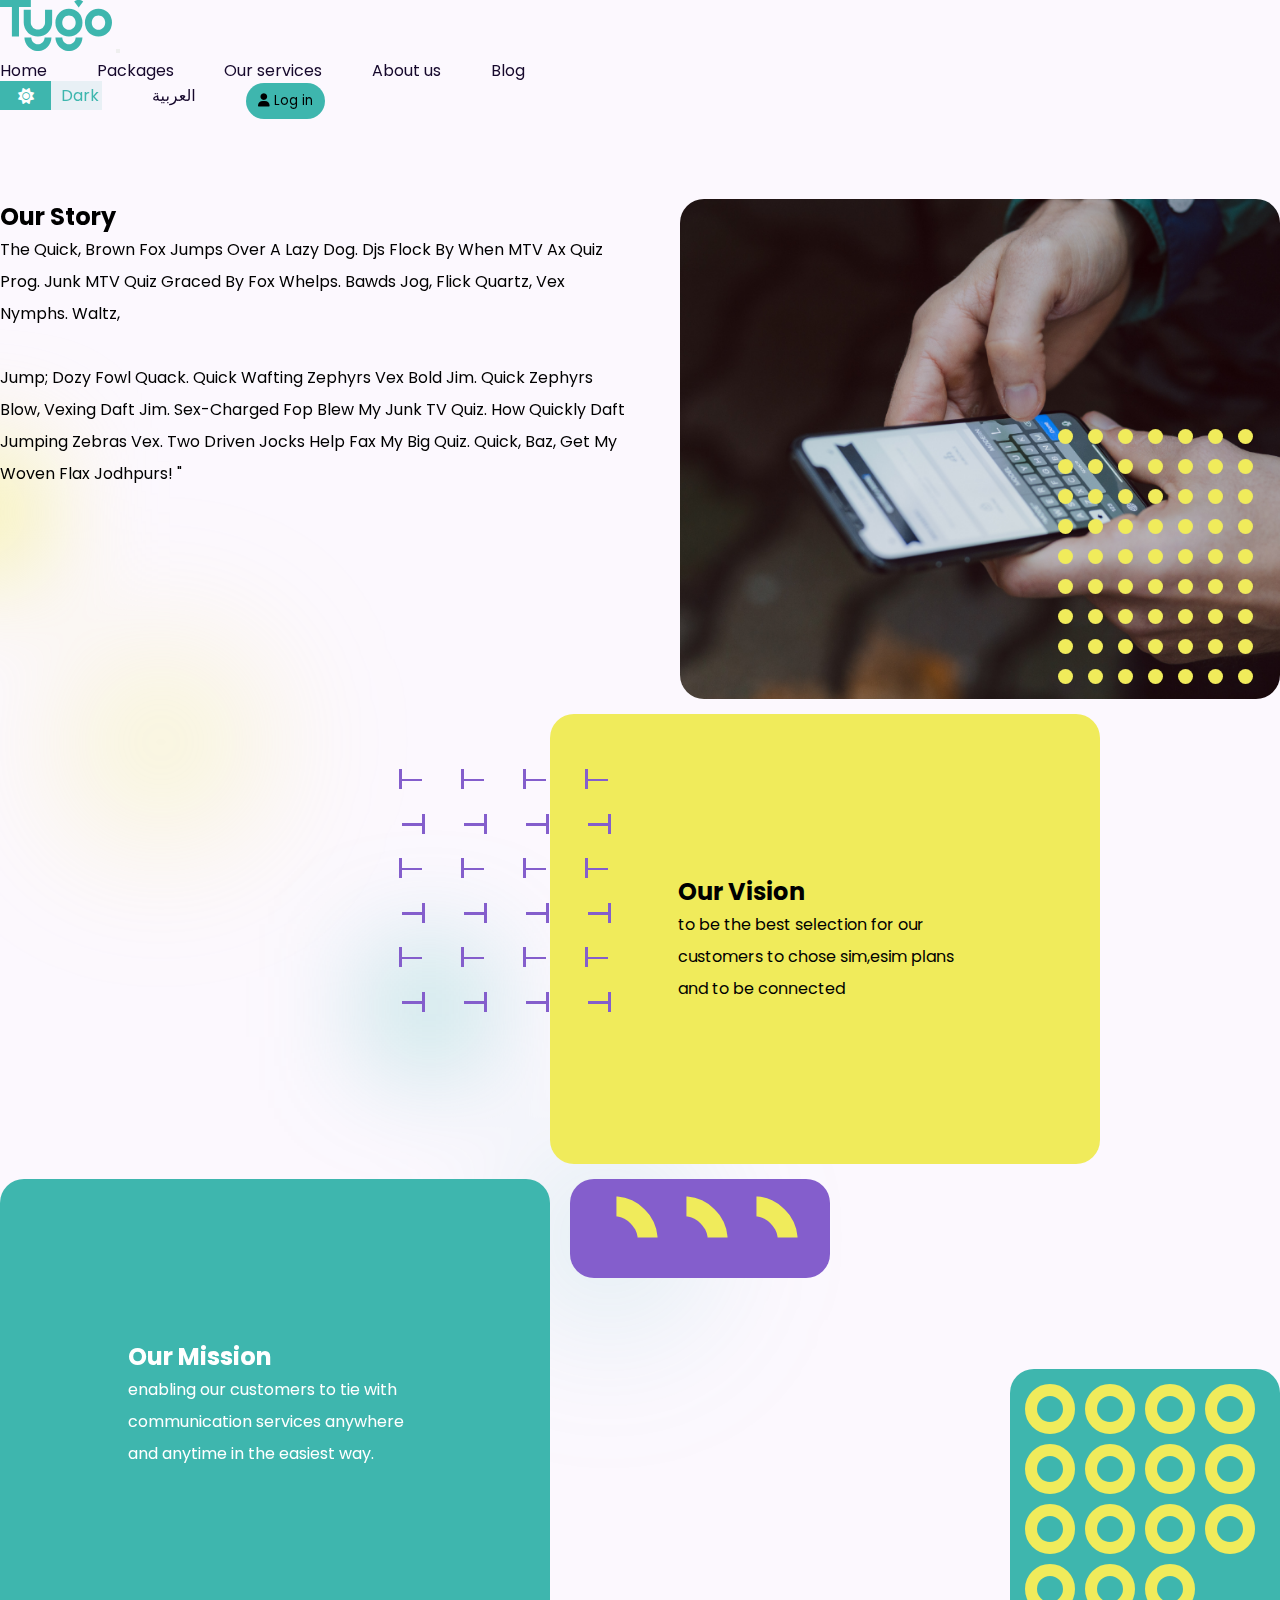
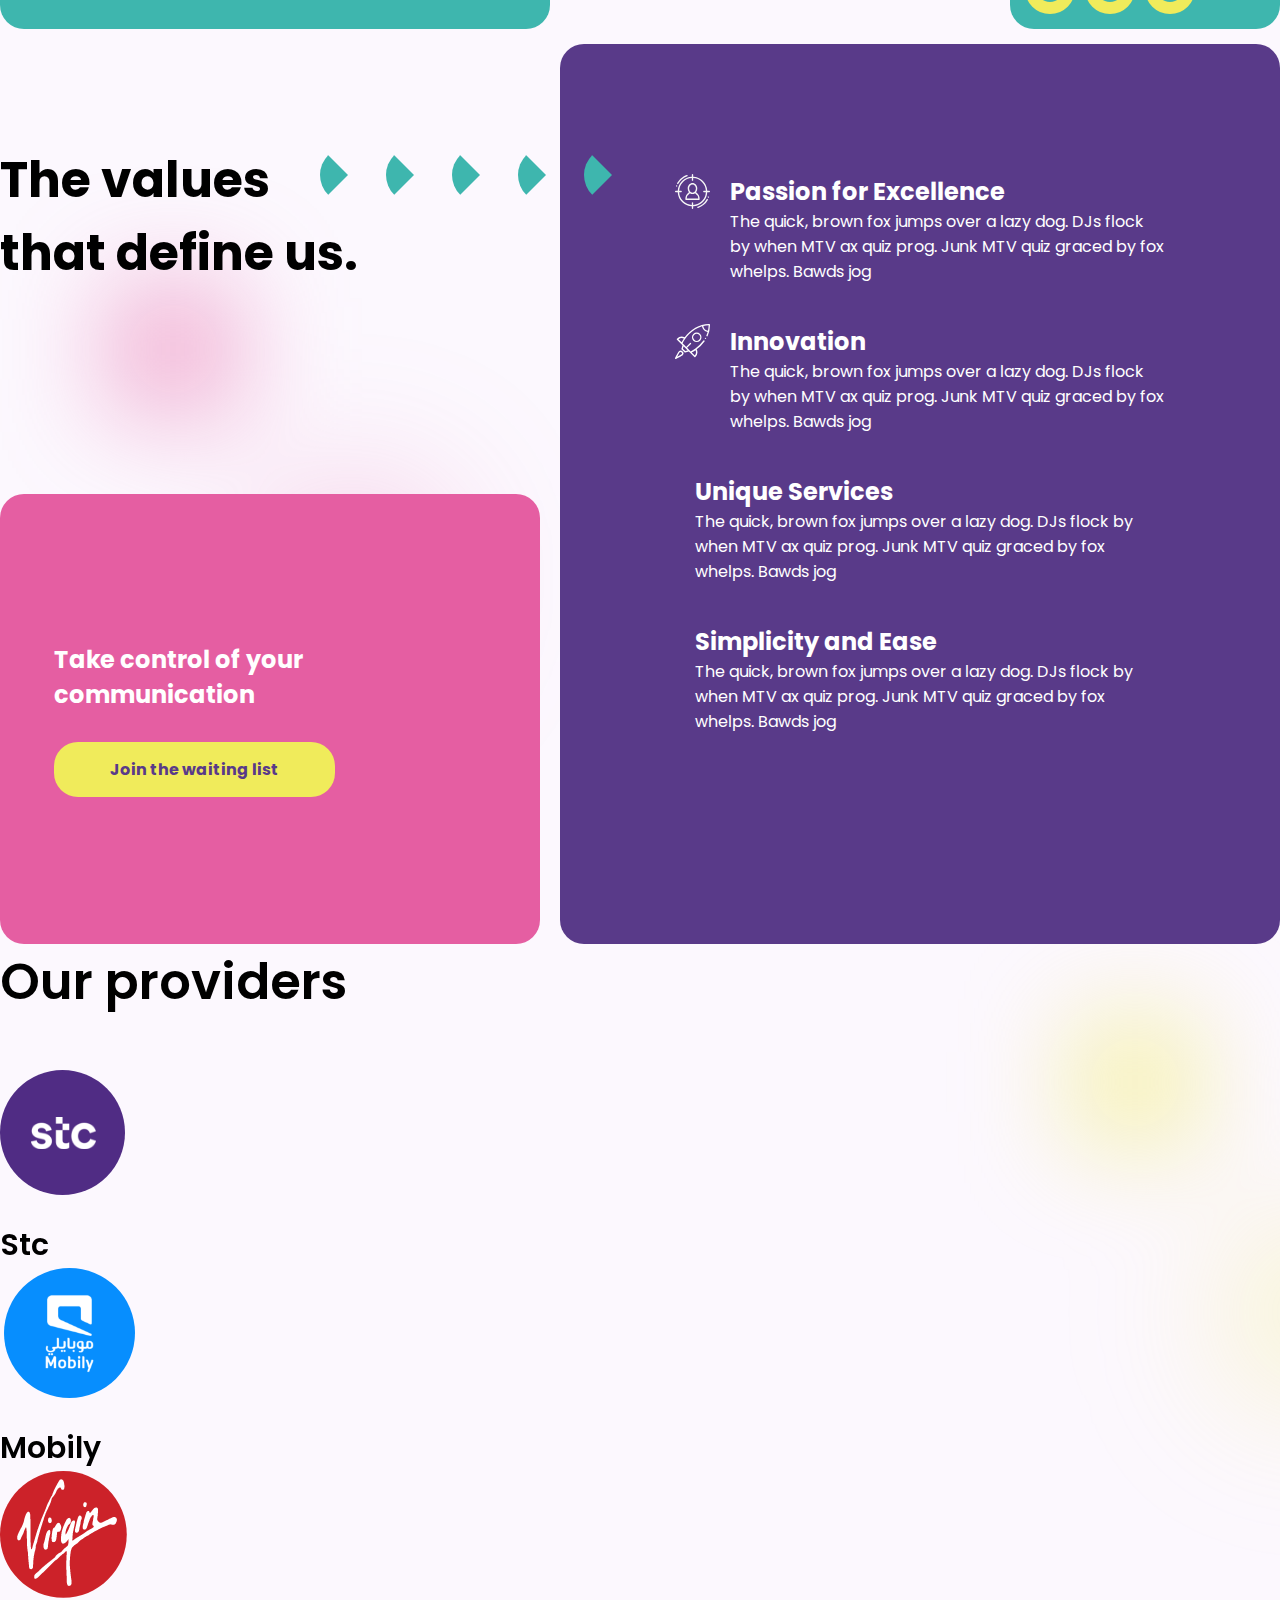
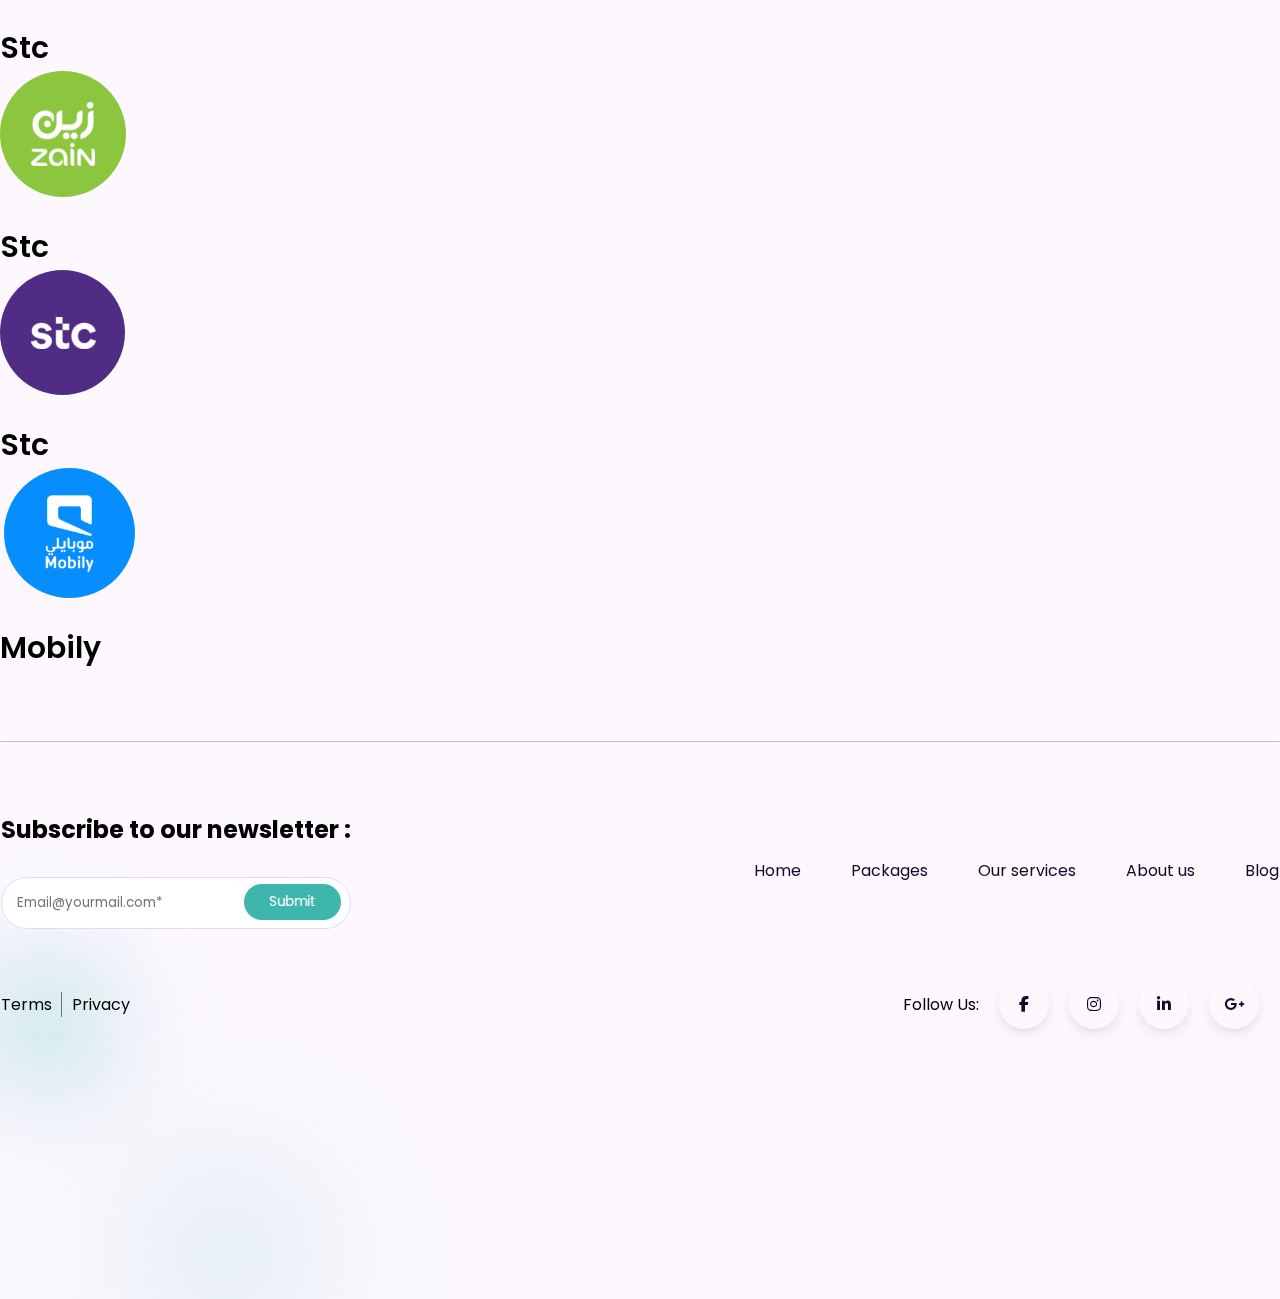
==== about.html @ 7c51c9e0 "added" ====
<!DOCTYPE html>
<html lang="en">
<head>
    <meta charset="UTF-8">
    <meta http-equiv="X-UA-Compatible" content="IE=edge">
    <meta name="viewport" content="width=device-width, initial-scale=1.0">
    <link href="https://cdn.jsdelivr.net/npm/bootstrap@5.2.0/dist/css/bootstrap.min.css" rel="stylesheet" integrity="sha384-gH2yIJqKdNHPEq0n4Mqa/HGKIhSkIHeL5AyhkYV8i59U5AR6csBvApHHNl/vI1Bx" crossorigin="anonymous">
    <link rel="stylesheet" href="https://cdnjs.cloudflare.com/ajax/libs/font-awesome/6.1.2/css/all.min.css">
    <link rel="stylesheet" href="./style/main.css">
    <link rel="preconnect" href="https://fonts.googleapis.com">
    <link rel="preconnect" href="https://fonts.gstatic.com" crossorigin>
    <link href="https://fonts.googleapis.com/css2?family=Poppins:wght@400;600;700&display=swap" rel="stylesheet">
    <title>About us</title>
</head>
<body>
        <!-- header section  -->
        <nav class="navbar navbar-expand-lg ">
            <div class="container mt-5">
              <a class="navbar-brand" href="#"><img src="./images/logo.svg" style="width: 112px" alt=""></a>
              <button class="navbar-toggler" type="button" data-bs-toggle="collapse" data-bs-target="#navbarSupportedContent" aria-controls="navbarSupportedContent" aria-expanded="false" aria-label="Toggle navigation">
                <span class="navbar-toggler-icon"></span>
              </button>
              <div class="collapse navbar-collapse" id="navbarSupportedContent">
                <ul class="navbar-nav  list mx-auto ">
                  <li class="nav-item mt-lg-0 mt-md-5 mt-sm-5  mt-5"><a  aria-current="page" href="index.html">Home</a></li>
                  <li class="nav-item mt-lg-0 mt-md-5 mt-sm-5  mt-5"><a href="packages.html">Packages</a></li>
                  <li class="nav-item mt-lg-0 mt-md-5 mt-sm-5  mt-5"><a href="services.html">Our services</a></li>
                  <li class="nav-item mt-lg-0 mt-md-5 mt-sm-5  mt-5"><a href="about.html">About us</a></li>
                  <li class="nav-item mt-lg-0 mt-md-5 mt-sm-5  mt-5"><a href="blogs.html">Blog</a></li>
                </ul>
    
                <ul class="navbar-nav d-flex align-items-center ms-auto ">
                  <li class="nav-item text-md-center text-sm-center mt-lg-0 mt-md-2 mt-sm-2 mt-3 me-5"><input type="checkbox" class="checkbox" id="checkbox">
                    <label for="checkbox" class="label">
                      White &nbsp  Dark
                      <i class='fas fa-sun'></i>
                    </label></li>
                  <li class="nav-item me-3 text-md-center text-sm-center mt-lg-0 mt-md-3 mt-sm-3 mt-3 "  "><a href="#" style="font-family:system-ui, -apple-system, BlinkMacSystemFont, 'Segoe UI', Roboto, Oxygen, Ubuntu, Cantarell, 'Open Sans', 'Helvetica Neue', sans-serif">العربية</a></li>
                  <li class="nav-item text-md-center text-sm-center mt-lg-0 mt-md-3 mt-sm-3 mt-3"><button class="login text-white"><i class="fa-solid fa-user"></i> Log in </button></li>
                </ul>
              </div>
            </div>
          </nav>
        <!-- header section  -->


    <div class="about">
        <div class="container">
            <div class="content1">
                <div class="text">
                    <h2 class="py-4">Our Story</h2>
                    <p>
                        The Quick, Brown Fox Jumps Over A Lazy Dog. Djs Flock By When MTV Ax Quiz Prog. 
                        Junk MTV Quiz Graced By Fox Whelps. Bawds Jog, Flick Quartz, Vex Nymphs. Waltz, <br> <br>
 
                    Jump; Dozy Fowl Quack. Quick Wafting Zephyrs Vex Bold Jim. Quick Zephyrs Blow, 
                    Vexing Daft Jim. Sex-Charged Fop Blew My Junk TV Quiz. How Quickly Daft Jumping Zebras Vex. 
                    Two Driven Jocks Help Fax My Big Quiz. Quick, Baz, Get My Woven Flax Jodhpurs! "
                    </p>
                </div>
                <div class="img">
                    <div class="solidc"></div>
                </div>
            </div>
            <div class="content2">
              <div class="gredient"></div>
              <div class="gredient1"></div>
                <div class="vision">
                    <h2>Our Vision</h2>
                    <p>to be the best selection for our customers to chose sim,esim plans and to be connected 
                    </p>
                    <div class="t-letters"></div>
                </div>
            </div>
            <div class="content3">

                <div class="box">
                    <div class="box1">
                
                        <h2>Our Mission</h2>
                        <p>enabling our customers to tie with 
                            communication services anywhere and anytime in the easiest way.
                        </p>
                    </div>
                    <div class="box2">
                        
                        <div class="part1"><div class="half-cicles"></div></div>
                        
                        <div class="part2">
                            <div class="border-cir"></div>
                        </div>

                    </div>
                </div>
            </div>
            <div class="content4">
              <div class="gredient"></div>
              <div class="gredient1"></div>
                <div class="box">
                    <div class="box1">
                        <div class="part1">
                            <h2>The values
                                that define us.</h2>
                                <div class="halfcirc"></div>
                                <div class="tringles"></div>
                        </div>
                        <div class="part2">
                            <h2>Take control of
                                your communication</h2>
                                <span><a href="waitinglist.html">Join the waiting list </a> </span>
                        </div>

                    </div>
                    <div class="box2">
                        <div class="content">
                            <img src="./images/about/svgexport-6 (65).svg" alt="">
                            <div class="text">
                                <h2>Passion for Excellence</h2>
                                <p>The quick, brown fox jumps over a lazy dog. 
                                    DJs flock by when MTV ax quiz prog. Junk 
                                    MTV quiz graced by fox whelps. Bawds jog</p>
                            </div>
                        </div>
                        <div class="content">
                            <img src="./images/about/svgexport-6 (66).svg" alt="">
                            <div class="text">
                                <h2>Innovation</h2>
                                <p>The quick, brown fox jumps over a lazy dog. 
                                    DJs flock by when MTV ax quiz prog. Junk 
                                    MTV quiz graced by fox whelps. Bawds jog</p>

                            </div>
                        </div>
                        <div class="content">
                            <img src=".images/about/svgexport-6 (67).svg" alt="">
                            <div class="text">
                                <h2>Unique Services</h2>
                                <p>The quick, brown fox jumps over a lazy dog. 
                                    DJs flock by when MTV ax quiz prog. Junk 
                                    MTV quiz graced by fox whelps. Bawds jog</p>
                            </div>
                        </div>
                        <div class="content">
                            <img src=".images/about/svgexport-6 (84).svg" alt="">
                            <div class="text">
                                <h2>Simplicity and Ease</h2>
                                <p>The quick, brown fox jumps over a lazy dog. 
                                    DJs flock by when MTV ax quiz prog. Junk 
                                    MTV quiz graced by fox whelps. Bawds jog</p>
                            </div>
                        </div>
                    </div>

                </div>
            </div>


        </div>
    </div>

<!-- providers -->
<section class="providers py-5">
  <div class="gredient"></div>
  <div class="container text-center">
    <h2 class="py-5" style="font-size:50px ;font-weight:600;display: inline-block; ">Our providers</h2>
    <div class="items d-flex text-center justify-content-between" >
      <div class="item">
        <img src="./images/svg_circle/Group 43742.png" alt="" class="logo">
        <h2>Stc</h2>
      </div>
      <div class="item">
        <img src="./images/svg_circle/Group 43743.png" alt="" class="logo">
        <h2>Mobily</h2>
      </div>
      <div class="item">
        <img src="./images/svg_circle/virgin-logo-vector.png" alt="" class="logo">
        <h2>Stc</h2>
      </div>
      <div class="item">
        <img src="./images/svg_circle/Group 43177.png" alt="" class="logo">
        <h2>Stc</h2>
      </div>
      <div class="item">
        <img src="./images/svg_circle/Group 43742.png" alt="" class="logo">
        <h2>Stc</h2>
      </div>
      <div class="item">
        <img src="./images/svg_circle/Group 43743.png" alt="" class="logo">
        <h2>Mobily</h2>
      </div>
    </div>
  </div>
</section>
<!-- providers -->
    <!-- footer  -->
    <footer>
      <div class="container">
      <div class="top ">
    
        <div class="mail">
          <h2>Subscribe to our newsletter :</h2>
          <div class="inputbox ">
            <input type="email" name="" id="" placeholder="Email@yourmail.com*">
            <button >Submit</button>
          </div>
        </div>
    
        <div class="list">
          <ul>
            <li ><a  aria-current="page" href="index.html">Home</a></li>
            <li ><a href="packages.html">Packages</a></li>
            <li ><a href="services.html">Our services</a></li>
            <li ><a href="about.html">About us</a></li>
            <li ><a href="blogs.html">Blog</a></li>
          </ul>
        </div>
    
      </div>
      <div class="bottom">
        <div class="terms "> 
          <p><a>Terms</a></p>
          <p><a>Privacy</a></p>
        </div>
        <div class="social">
          <p>Follow Us:</p>
          <div>
            <a href=""><i class="fa-brands fa-facebook-f"></i></a>
            <a href=""><i class="fa-brands fa-instagram"></i></a>
            <a href=""><i class="fa-brands fa-linkedin-in"></i></a>
            <a href=""><i class="fa-brands fa-google-plus-g"></i></a>
          </div>
        </div>
      </div>
    </div>
    </footer>
    <!-- footer  -->
   
    <script src="https://cdn.jsdelivr.net/npm/bootstrap@5.2.0/dist/js/bootstrap.bundle.min.js" integrity="sha384-A3rJD856KowSb7dwlZdYEkO39Gagi7vIsF0jrRAoQmDKKtQBHUuLZ9AsSv4jD4Xa" crossorigin="anonymous"></script>
    <script src="./script/about.js"></script>
</body>
</html>
---- style/main.css ----
body {
  background-color: #FCF8FE;
}

* {
  -webkit-box-sizing: border-box;
          box-sizing: border-box;
  padding: 0;
  margin: 0;
  font-family: "Poppins", sans-serif;
}

p {
  display: block;
  margin: 0;
}

a {
  text-decoration: none;
}

a:hover {
  color: #3EB6AE !important;
}

ul {
  display: -webkit-box;
  display: -ms-flexbox;
  display: flex;
  padding: 0;
}

li {
  list-style-type: none;
}

.dark-theme {
  background-color: #16082C;
}

.dark-theme-text {
  color: white !important;
}

.dark-theme-light {
  color: rgba(255, 255, 255, 0.818) !important;
}

.dark-box {
  background-color: #2E2242 !important;
}

.blog {
  position: relative;
}
.blog .gredient {
  position: absolute;
  top: 0;
  right: 50%;
  -webkit-animation-name: g_opacity;
          animation-name: g_opacity;
  -webkit-animation-duration: 4s;
          animation-duration: 4s;
  -webkit-animation-timing-function: linear;
          animation-timing-function: linear;
  -webkit-animation-iteration-count: infinite;
          animation-iteration-count: infinite;
  z-index: -50;
  background-image: -webkit-gradient(linear, left top, left bottom, from(rgba(62, 182, 174, 0.5647058824)));
  background-image: linear-gradient(180deg, rgba(62, 182, 174, 0.5647058824));
  width: 90px;
  height: 90px;
  -webkit-filter: blur(60px);
          filter: blur(60px);
}
@media (max-width: 1200px) {
  .blog .gredient {
    left: -50px;
  }
}
@-webkit-keyframes g_opacity {
  0% {
    opacity: 0;
  }
  50% {
    opacity: 90%;
  }
  100% {
    opacity: 0;
  }
}
@keyframes g_opacity {
  0% {
    opacity: 0;
  }
  50% {
    opacity: 90%;
  }
  100% {
    opacity: 0;
  }
}
.blog .gredient::before {
  -webkit-animation-name: g_opacity;
          animation-name: g_opacity;
  -webkit-animation-duration: 4s;
          animation-duration: 4s;
  -webkit-animation-timing-function: linear;
          animation-timing-function: linear;
  -webkit-animation-iteration-count: infinite;
          animation-iteration-count: infinite;
  z-index: -50;
  background-image: -webkit-gradient(linear, left top, left bottom, from(rgba(62, 182, 174, 0.5647058824)));
  background-image: linear-gradient(180deg, rgba(62, 182, 174, 0.5647058824));
  width: 90px;
  height: 90px;
  -webkit-filter: blur(60px);
          filter: blur(60px);
  content: "";
  position: absolute;
  bottom: -230px;
  right: -180px;
}
@keyframes g_opacity {
  0% {
    opacity: 0;
  }
  50% {
    opacity: 90%;
  }
  100% {
    opacity: 0;
  }
}
.blog .gredient1 {
  position: absolute;
  bottom: 15px;
  left: 30%;
  -webkit-animation-name: g_opacity;
          animation-name: g_opacity;
  -webkit-animation-duration: 4s;
          animation-duration: 4s;
  -webkit-animation-timing-function: linear;
          animation-timing-function: linear;
  -webkit-animation-iteration-count: infinite;
          animation-iteration-count: infinite;
  z-index: -50;
  background-image: -webkit-gradient(linear, left top, left bottom, from(#F0EB5B));
  background-image: linear-gradient(180deg, #F0EB5B);
  width: 90px;
  height: 90px;
  -webkit-filter: blur(60px);
          filter: blur(60px);
}
@keyframes g_opacity {
  0% {
    opacity: 0;
  }
  50% {
    opacity: 90%;
  }
  100% {
    opacity: 0;
  }
}
@media (max-width: 1200px) {
  .blog .gredient1 {
    left: -50px;
  }
}
.blog .gredient1::before {
  -webkit-animation-name: g_opacity;
          animation-name: g_opacity;
  -webkit-animation-duration: 4s;
          animation-duration: 4s;
  -webkit-animation-timing-function: linear;
          animation-timing-function: linear;
  -webkit-animation-iteration-count: infinite;
          animation-iteration-count: infinite;
  z-index: -50;
  background-image: -webkit-gradient(linear, left top, left bottom, from(#F0EB5B));
  background-image: linear-gradient(180deg, #F0EB5B);
  width: 90px;
  height: 90px;
  -webkit-filter: blur(60px);
          filter: blur(60px);
  content: "";
  position: absolute;
  bottom: -230px;
  right: -180px;
}
@keyframes g_opacity {
  0% {
    opacity: 0;
  }
  50% {
    opacity: 90%;
  }
  100% {
    opacity: 0;
  }
}
.blog .boxes .blog:nth-child(3) .img {
  background-image: url("../images/blog/3.png");
}
.blog .boxes .blog:nth-child(4) .img {
  background-image: url("../images/blog/4.png");
}
.blog .boxes .blog:nth-child(5) .img {
  background-image: url("../images/blog/5.png");
}
.blog .boxes .blog:nth-child(6) .img {
  background-image: url("../images/blog/6.png");
}
.blog .boxes .blog:nth-child(7) .img {
  background-image: url("../images/blog/7.png");
}
.blog .boxes .blog:nth-child(8) .img {
  background-image: url("../images/blog/8.png");
}
.blog .boxes .blog:nth-child(9) .img {
  background-image: url("../images/blog/9.png");
}
.blog .boxes .blog:nth-child(1) {
  background-color: #F0EB5B !important;
}
.blog .boxes .blog:nth-child(1) .img {
  background-image: url("../images/blog/1.png") !important;
}
.blog .boxes .blog:nth-child(2).box {
  display: -webkit-box;
  display: -ms-flexbox;
  display: flex;
  gap: 20px;
  -ms-flex-preferred-size: 65% !important;
      flex-basis: 65% !important;
}
@media (max-width: 1200px) {
  .blog .boxes .blog:nth-child(2).box {
    max-width: 100% !important;
  }
}
.blog .boxes .blog:nth-child(2).box .labels p {
  width: 100%;
  padding: 10px;
  background-color: #e6e4e7;
  margin-top: 20px;
}
.blog .boxes .blog:nth-child(2).box .second {
  background-image: url("../images/blog/2 (2).png");
  -webkit-animation: opacity;
          animation: opacity;
  -webkit-animation-duration: 5s;
          animation-duration: 5s;
  background-size: cover;
  height: 500px;
  border-radius: 1.5rem;
  width: 100%;
}
@media (max-width: 1200px) {
  .blog .boxes .blog:nth-child(2).box .second {
    display: none;
  }
}
.blog .boxes .blog .img {
  background-size: cover;
  height: 250px;
  border-radius: 1.5rem;
}

.form {
  max-width: 600px;
  margin: 50px auto;
  position: relative;
}
.form .gredient {
  position: absolute;
  left: -100%;
  top: 50px;
  -webkit-animation-name: g_opacity;
          animation-name: g_opacity;
  -webkit-animation-duration: 4s;
          animation-duration: 4s;
  -webkit-animation-timing-function: linear;
          animation-timing-function: linear;
  -webkit-animation-iteration-count: infinite;
          animation-iteration-count: infinite;
  z-index: -50;
  background-image: -webkit-gradient(linear, left top, left bottom, from(#3EB6AE));
  background-image: linear-gradient(180deg, #3EB6AE);
  width: 90px;
  height: 90px;
  -webkit-filter: blur(60px);
          filter: blur(60px);
}
@keyframes g_opacity {
  0% {
    opacity: 0;
  }
  50% {
    opacity: 90%;
  }
  100% {
    opacity: 0;
  }
}
.form .gredient::before {
  -webkit-animation-name: g_opacity;
          animation-name: g_opacity;
  -webkit-animation-duration: 4s;
          animation-duration: 4s;
  -webkit-animation-timing-function: linear;
          animation-timing-function: linear;
  -webkit-animation-iteration-count: infinite;
          animation-iteration-count: infinite;
  z-index: -50;
  background-image: -webkit-gradient(linear, left top, left bottom, from(#3EB6AE));
  background-image: linear-gradient(180deg, #3EB6AE);
  width: 90px;
  height: 90px;
  -webkit-filter: blur(60px);
          filter: blur(60px);
  content: "";
  position: absolute;
  bottom: -230px;
  right: -180px;
}
@keyframes g_opacity {
  0% {
    opacity: 0;
  }
  50% {
    opacity: 90%;
  }
  100% {
    opacity: 0;
  }
}
.form .gredient1 {
  position: absolute;
  top: 30%;
  right: -10%;
  -webkit-animation-name: g_opacity;
          animation-name: g_opacity;
  -webkit-animation-duration: 4s;
          animation-duration: 4s;
  -webkit-animation-timing-function: linear;
          animation-timing-function: linear;
  -webkit-animation-iteration-count: infinite;
          animation-iteration-count: infinite;
  z-index: -50;
  background-image: -webkit-gradient(linear, left top, left bottom, from(#845ECC));
  background-image: linear-gradient(180deg, #845ECC);
  width: 90px;
  height: 90px;
  -webkit-filter: blur(60px);
          filter: blur(60px);
}
@media (max-width: 1200px) {
  .form .gredient1 {
    left: -50px;
  }
}
@keyframes g_opacity {
  0% {
    opacity: 0;
  }
  50% {
    opacity: 90%;
  }
  100% {
    opacity: 0;
  }
}
.form .gredient1::before {
  -webkit-animation-name: g_opacity;
          animation-name: g_opacity;
  -webkit-animation-duration: 4s;
          animation-duration: 4s;
  -webkit-animation-timing-function: linear;
          animation-timing-function: linear;
  -webkit-animation-iteration-count: infinite;
          animation-iteration-count: infinite;
  z-index: -50;
  background-image: -webkit-gradient(linear, left top, left bottom, from(#845ECC));
  background-image: linear-gradient(180deg, #845ECC);
  width: 90px;
  height: 90px;
  -webkit-filter: blur(60px);
          filter: blur(60px);
  content: "";
  position: absolute;
  bottom: -230px;
  right: -180px;
  right: 0;
  top: 200px;
}
@keyframes g_opacity {
  0% {
    opacity: 0;
  }
  50% {
    opacity: 90%;
  }
  100% {
    opacity: 0;
  }
}
.form .gredient2 {
  position: absolute;
  bottom: 0;
  left: -10%;
  -webkit-animation-name: g_opacity;
          animation-name: g_opacity;
  -webkit-animation-duration: 4s;
          animation-duration: 4s;
  -webkit-animation-timing-function: linear;
          animation-timing-function: linear;
  -webkit-animation-iteration-count: infinite;
          animation-iteration-count: infinite;
  z-index: -50;
  background-image: -webkit-gradient(linear, left top, left bottom, from(#F0EB5B));
  background-image: linear-gradient(180deg, #F0EB5B);
  width: 90px;
  height: 90px;
  -webkit-filter: blur(60px);
          filter: blur(60px);
}
@media (max-width: 1200px) {
  .form .gredient2 {
    left: -50px;
  }
}
@keyframes g_opacity {
  0% {
    opacity: 0;
  }
  50% {
    opacity: 90%;
  }
  100% {
    opacity: 0;
  }
}
.form .gredient2::before {
  -webkit-animation-name: g_opacity;
          animation-name: g_opacity;
  -webkit-animation-duration: 4s;
          animation-duration: 4s;
  -webkit-animation-timing-function: linear;
          animation-timing-function: linear;
  -webkit-animation-iteration-count: infinite;
          animation-iteration-count: infinite;
  z-index: -50;
  background-image: -webkit-gradient(linear, left top, left bottom, from(#F0EB5B));
  background-image: linear-gradient(180deg, #F0EB5B);
  width: 90px;
  height: 90px;
  -webkit-filter: blur(60px);
          filter: blur(60px);
  content: "";
  position: absolute;
  bottom: -230px;
  right: -180px;
}
@keyframes g_opacity {
  0% {
    opacity: 0;
  }
  50% {
    opacity: 90%;
  }
  100% {
    opacity: 0;
  }
}
.form .tringles {
  position: absolute;
  gap: 10px;
  left: -150px;
  top: 50px;
}
@media (max-width: 769px) {
  .form .tringles {
    display: none;
  }
}
.form .tringles .shape {
  height: 26px;
  border-radius: 50%;
  border: 28px solid transparent;
  border-top-color: #3EB6AE;
}
.form .t-letters {
  position: absolute;
  right: -60%;
  top: 45%;
  padding: 20px;
  height: 220px;
  position: absolute;
  display: -webkit-box;
  display: -ms-flexbox;
  display: flex;
  width: 266px;
  -ms-flex-wrap: wrap;
      flex-wrap: wrap;
  gap: 42px;
  -webkit-transform: rotate(90deg);
          transform: rotate(90deg);
}
@media (max-width: 1200px) {
  .form .t-letters {
    display: none;
  }
}
.form .t-letters .t-letter {
  position: relative;
  width: 3px;
  height: 20px;
  background-color: #845ECC;
}
.form .t-letters .t-letter::before {
  content: "";
  position: absolute;
  width: 20px;
  height: 3px;
  top: -3px;
  right: -8px;
  background-color: #845ECC;
}
.form .t-letters .t-letter2 {
  position: relative;
  width: 3px;
  height: 20px;
  background-color: #845ECC;
  width: 2px;
}
.form .t-letters .t-letter2::before {
  content: "";
  position: absolute;
  width: 20px;
  height: 3px;
  bottom: -3px;
  right: -8px;
  background-color: #845ECC;
}
.form form {
  overflow: hidden;
  display: -webkit-box;
  display: -ms-flexbox;
  display: flex;
  -webkit-box-orient: vertical;
  -webkit-box-direction: normal;
      -ms-flex-direction: column;
          flex-direction: column;
  position: relative;
}
.form form .inputs {
  position: relative;
}
.form form .inputs i {
  position: absolute;
  z-index: 100;
  top: 65%;
  left: 20px;
  color: rgba(119, 119, 119, 0.511);
}
.form form .reasons {
  display: -webkit-box;
  display: -ms-flexbox;
  display: flex;
  -ms-flex-wrap: wrap;
      flex-wrap: wrap;
  -webkit-box-pack: justify;
      -ms-flex-pack: justify;
          justify-content: space-between;
  gap: 10px;
}
.form form .reasons input, .form form .reasons button, .form form .reasons .natio .select, .form form .natio .reasons .select {
  width: 48%;
}
.form form label {
  display: block;
  padding: 10px 5px;
}
.form form input, .form form button, .form form .natio .select, .form form select {
  width: 100%;
  padding: 10px 45px;
  border-radius: 1.5rem;
  border: none;
  outline: none;
}
.form form .natio .select {
  background-color: white;
  display: -webkit-box;
  display: -ms-flexbox;
  display: flex;
  -webkit-box-pack: justify;
      -ms-flex-pack: justify;
          justify-content: space-between;
  -webkit-box-align: center;
      -ms-flex-align: center;
          align-items: center;
}
.form form .natio .select p {
  font-size: 17px;
  color: rgb(119, 119, 119);
  position: relative;
}
.form form .natio .select img {
  width: 25px;
  height: 25px;
  margin-right: 20px;
  position: absolute;
  left: -30px;
}
.form form .natio #list {
  margin-top: 10px;
  background-color: #fffefe;
  border-radius: 1.5rem;
  display: block;
  padding: 20px;
}
.form form .natio #list.hidden {
  display: none;
}
.form form .natio #list li {
  display: -webkit-box;
  display: -ms-flexbox;
  display: flex;
  padding: 10px 10px;
  cursor: pointer;
  -webkit-transition: 0.3s ease;
  transition: 0.3s ease;
}
.form form .natio #list li:hover {
  background-color: rgba(158, 158, 158, 0.18);
}
.form form .natio #list li img {
  width: 30px;
  height: 30px;
  margin-right: 20px;
}
.form button {
  background-color: #3EB6AE;
  color: white;
  margin-top: 20px;
}

.sec-one .container h2 {
  padding: 50px 0;
  text-align: center;
  font-size: 50px;
}
.sec-one .container .content .img {
  background-image: url("../images/blog/background.png");
  background-size: cover;
  max-width: 100%;
  height: 500px;
  border-radius: 1.5rem;
}
.sec-one .container .content .text {
  max-width: 70%;
  margin: 20px auto;
}
.sec-one .container .content .text p {
  padding-top: 20px;
}

.Howto {
  position: relative;
}
.Howto .gredient {
  position: absolute;
  top: -150px;
  left: 10%;
  -webkit-animation-name: g_opacity;
          animation-name: g_opacity;
  -webkit-animation-duration: 4s;
          animation-duration: 4s;
  -webkit-animation-timing-function: linear;
          animation-timing-function: linear;
  -webkit-animation-iteration-count: infinite;
          animation-iteration-count: infinite;
  z-index: -50;
  background-image: -webkit-gradient(linear, left top, left bottom, from(#E55EA2));
  background-image: linear-gradient(180deg, #E55EA2);
  width: 90px;
  height: 90px;
  -webkit-filter: blur(60px);
          filter: blur(60px);
}
@media (max-width: 1200px) {
  .Howto .gredient {
    left: -50px;
  }
}
@keyframes g_opacity {
  0% {
    opacity: 0;
  }
  50% {
    opacity: 90%;
  }
  100% {
    opacity: 0;
  }
}
.Howto .gredient::before {
  -webkit-animation-name: g_opacity;
          animation-name: g_opacity;
  -webkit-animation-duration: 4s;
          animation-duration: 4s;
  -webkit-animation-timing-function: linear;
          animation-timing-function: linear;
  -webkit-animation-iteration-count: infinite;
          animation-iteration-count: infinite;
  z-index: -50;
  background-image: -webkit-gradient(linear, left top, left bottom, from(#E55EA2));
  background-image: linear-gradient(180deg, #E55EA2);
  width: 90px;
  height: 90px;
  -webkit-filter: blur(60px);
          filter: blur(60px);
  content: "";
  position: absolute;
  bottom: -230px;
  right: -180px;
}
@keyframes g_opacity {
  0% {
    opacity: 0;
  }
  50% {
    opacity: 90%;
  }
  100% {
    opacity: 0;
  }
}
.Howto .gredient1 {
  position: absolute;
  bottom: -50%;
  left: 145px;
  -webkit-animation-name: g_opacity;
          animation-name: g_opacity;
  -webkit-animation-duration: 4s;
          animation-duration: 4s;
  -webkit-animation-timing-function: linear;
          animation-timing-function: linear;
  -webkit-animation-iteration-count: infinite;
          animation-iteration-count: infinite;
  z-index: -50;
  background-image: -webkit-gradient(linear, left top, left bottom, from(#845ECC));
  background-image: linear-gradient(180deg, #845ECC);
  width: 90px;
  height: 90px;
  -webkit-filter: blur(60px);
          filter: blur(60px);
}
@keyframes g_opacity {
  0% {
    opacity: 0;
  }
  50% {
    opacity: 90%;
  }
  100% {
    opacity: 0;
  }
}
@media (max-width: 1200px) {
  .Howto .gredient1 {
    left: -50px;
  }
}
.Howto .gredient1::before {
  -webkit-animation-name: g_opacity;
          animation-name: g_opacity;
  -webkit-animation-duration: 4s;
          animation-duration: 4s;
  -webkit-animation-timing-function: linear;
          animation-timing-function: linear;
  -webkit-animation-iteration-count: infinite;
          animation-iteration-count: infinite;
  z-index: -50;
  background-image: -webkit-gradient(linear, left top, left bottom, from(#845ECC));
  background-image: linear-gradient(180deg, #845ECC);
  width: 90px;
  height: 90px;
  -webkit-filter: blur(60px);
          filter: blur(60px);
  content: "";
  position: absolute;
  bottom: -230px;
  right: -180px;
  bottom: -220px;
  right: 0px;
}
@keyframes g_opacity {
  0% {
    opacity: 0;
  }
  50% {
    opacity: 90%;
  }
  100% {
    opacity: 0;
  }
}
.Howto .container .boxes {
  padding: 20px;
}
.Howto .container .boxes .box {
  background-color: #FCF8FE !important;
  -ms-flex-preferred-size: calc((100% - 30px) / 4) !important;
      flex-basis: calc((100% - 30px) / 4) !important;
  -webkit-box-shadow: none !important;
          box-shadow: none !important;
  padding: 10px !important;
  border-radius: 1.5rem;
}
.Howto .container .boxes .box:nth-child(4) .img {
  background-image: url("../images/blog/1.png");
}

.sec-three {
  position: relative;
}
.sec-three .gredient {
  position: absolute;
  bottom: 30%;
  left: 40%;
  -webkit-animation-name: g_opacity;
          animation-name: g_opacity;
  -webkit-animation-duration: 4s;
          animation-duration: 4s;
  -webkit-animation-timing-function: linear;
          animation-timing-function: linear;
  -webkit-animation-iteration-count: infinite;
          animation-iteration-count: infinite;
  z-index: -50;
  background-image: -webkit-gradient(linear, left top, left bottom, from(#F0EB5B));
  background-image: linear-gradient(180deg, #F0EB5B);
  width: 90px;
  height: 90px;
  -webkit-filter: blur(60px);
          filter: blur(60px);
}
@media (max-width: 1200px) {
  .sec-three .gredient {
    left: -50px;
  }
}
@keyframes g_opacity {
  0% {
    opacity: 0;
  }
  50% {
    opacity: 90%;
  }
  100% {
    opacity: 0;
  }
}
.sec-three .gredient::before {
  -webkit-animation-name: g_opacity;
          animation-name: g_opacity;
  -webkit-animation-duration: 4s;
          animation-duration: 4s;
  -webkit-animation-timing-function: linear;
          animation-timing-function: linear;
  -webkit-animation-iteration-count: infinite;
          animation-iteration-count: infinite;
  z-index: -50;
  background-image: -webkit-gradient(linear, left top, left bottom, from(#F0EB5B));
  background-image: linear-gradient(180deg, #F0EB5B);
  width: 90px;
  height: 90px;
  -webkit-filter: blur(60px);
          filter: blur(60px);
  content: "";
  position: absolute;
  bottom: -230px;
  right: -180px;
}
@keyframes g_opacity {
  0% {
    opacity: 0;
  }
  50% {
    opacity: 90%;
  }
  100% {
    opacity: 0;
  }
}
.sec-three .gredient1 {
  position: absolute;
  bottom: -90%;
  left: 50px;
  -webkit-animation-name: g_opacity;
          animation-name: g_opacity;
  -webkit-animation-duration: 4s;
          animation-duration: 4s;
  -webkit-animation-timing-function: linear;
          animation-timing-function: linear;
  -webkit-animation-iteration-count: infinite;
          animation-iteration-count: infinite;
  z-index: -50;
  background-image: -webkit-gradient(linear, left top, left bottom, from(#F0EB5B));
  background-image: linear-gradient(180deg, #F0EB5B);
  width: 90px;
  height: 90px;
  -webkit-filter: blur(60px);
          filter: blur(60px);
}
@keyframes g_opacity {
  0% {
    opacity: 0;
  }
  50% {
    opacity: 90%;
  }
  100% {
    opacity: 0;
  }
}
@media (max-width: 1200px) {
  .sec-three .gredient1 {
    left: -50px;
  }
}
.sec-three .gredient1::before {
  -webkit-animation-name: g_opacity;
          animation-name: g_opacity;
  -webkit-animation-duration: 4s;
          animation-duration: 4s;
  -webkit-animation-timing-function: linear;
          animation-timing-function: linear;
  -webkit-animation-iteration-count: infinite;
          animation-iteration-count: infinite;
  z-index: -50;
  background-image: -webkit-gradient(linear, left top, left bottom, from(#F0EB5B));
  background-image: linear-gradient(180deg, #F0EB5B);
  width: 90px;
  height: 90px;
  -webkit-filter: blur(60px);
          filter: blur(60px);
  content: "";
  position: absolute;
  bottom: -230px;
  right: -180px;
  bottom: -220px;
  right: 0px;
}
@keyframes g_opacity {
  0% {
    opacity: 0;
  }
  50% {
    opacity: 90%;
  }
  100% {
    opacity: 0;
  }
}
.sec-three .container .text1, .sec-three .container .text2 {
  width: 80%;
  margin: 50px auto;
}
.sec-three .container p {
  margin-top: 20px;
}
.sec-three .container .text2 {
  display: -webkit-box;
  display: -ms-flexbox;
  display: flex;
  gap: 20px;
}
@media (max-width: 1200px) {
  .sec-three .container .text2 {
    display: block;
  }
}
.sec-three .container .text2 .img {
  background-image: url("../images/blog/fback.png");
  background-size: cover;
  width: 100%;
  border-radius: 1.5rem;
}
@media (max-width: 1200px) {
  .sec-three .container .text2 .img {
    height: 500px;
    margin-top: 50px;
  }
}

.blog .container .boxes {
  margin-top: 20px !important;
}
.blog .container .header {
  -ms-flex-wrap: wrap;
      flex-wrap: wrap;
}
@media (max-width: 769px) {
  .blog .container .header {
    -webkit-box-pack: center !important;
        -ms-flex-pack: center !important;
            justify-content: center !important;
  }
}
.blog .container .header > h2 {
  font-size: 30px;
  font-weight: 500;
}
.blog .container .header a {
  padding: 20px;
  -webkit-transition: 0.3s ease;
  transition: 0.3s ease;
  border-radius: 50%;
}
.blog .container .header a i {
  font-size: 20px;
  color: #16082C;
}
.blog .container .header a:hover {
  border: 1px solid black;
}

.services .container {
  margin-top: 50px;
}
.services .container .section {
  display: -webkit-box;
  display: -ms-flexbox;
  display: flex;
  gap: 100px;
  -webkit-box-align: center;
      -ms-flex-align: center;
          align-items: center;
  -webkit-box-pack: center;
      -ms-flex-pack: center;
          justify-content: center;
}
@media (max-width: 1200px) {
  .services .container .section {
    -webkit-box-orient: vertical;
    -webkit-box-direction: normal;
        -ms-flex-direction: column;
            flex-direction: column;
  }
}
@media (max-width: 1200px) {
  .services .container .section.reverse {
    -webkit-box-orient: vertical;
    -webkit-box-direction: reverse;
        -ms-flex-direction: column-reverse;
            flex-direction: column-reverse;
  }
}
.services .container .section:nth-child(1) {
  position: relative;
}
.services .container .section:nth-child(1) .gredient {
  position: absolute;
  top: 50px;
  left: 20%;
  -webkit-animation-name: g_opacity;
          animation-name: g_opacity;
  -webkit-animation-duration: 4s;
          animation-duration: 4s;
  -webkit-animation-timing-function: linear;
          animation-timing-function: linear;
  -webkit-animation-iteration-count: infinite;
          animation-iteration-count: infinite;
  z-index: -50;
  background-image: -webkit-gradient(linear, left top, left bottom, from(#F0EB5B));
  background-image: linear-gradient(180deg, #F0EB5B);
  width: 90px;
  height: 90px;
  -webkit-filter: blur(60px);
          filter: blur(60px);
}
@media (max-width: 1200px) {
  .services .container .section:nth-child(1) .gredient {
    left: -50px;
  }
}
@keyframes g_opacity {
  0% {
    opacity: 0;
  }
  50% {
    opacity: 90%;
  }
  100% {
    opacity: 0;
  }
}
.services .container .section:nth-child(1) .gredient::before {
  -webkit-animation-name: g_opacity;
          animation-name: g_opacity;
  -webkit-animation-duration: 4s;
          animation-duration: 4s;
  -webkit-animation-timing-function: linear;
          animation-timing-function: linear;
  -webkit-animation-iteration-count: infinite;
          animation-iteration-count: infinite;
  z-index: -50;
  background-image: -webkit-gradient(linear, left top, left bottom, from(#F0EB5B));
  background-image: linear-gradient(180deg, #F0EB5B);
  width: 90px;
  height: 90px;
  -webkit-filter: blur(60px);
          filter: blur(60px);
  content: "";
  position: absolute;
  bottom: -230px;
  right: -180px;
}
@keyframes g_opacity {
  0% {
    opacity: 0;
  }
  50% {
    opacity: 90%;
  }
  100% {
    opacity: 0;
  }
}
@media (max-width: 992px) {
  .services .container .section:nth-child(1) .mob {
    padding-bottom: 100px;
  }
}
.services .container .section:nth-child(1) .mob .mobile > div:nth-child(1) {
  position: absolute;
  background-color: #F0EB5B;
  border-radius: 1.1rem 0 0 1.1rem;
  width: 200px;
  left: -80%;
  top: 15%;
  padding: 40px 10px;
  text-align: center;
}
.services .container .section:nth-child(1) .mob .mobile > div:nth-child(1) img {
  width: 70px;
  color: black;
}
@media (max-width: 992px) {
  .services .container .section:nth-child(1) .mob .mobile > div:nth-child(1) {
    left: 15%;
  }
}
.services .container .section:nth-child(1) .mob .mobile > div:nth-child(2) {
  position: absolute;
  left: -65%;
  top: 50%;
  display: -webkit-box;
  display: -ms-flexbox;
  display: flex;
  width: 124px;
  -ms-flex-wrap: wrap;
      flex-wrap: wrap;
  gap: 22px;
  -webkit-transform: rotate(90deg);
          transform: rotate(90deg);
}
@media (max-width: 1200px) {
  .services .container .section:nth-child(1) .mob .mobile > div:nth-child(2) {
    left: 10%;
  }
}
.services .container .section:nth-child(1) .mob .mobile > div:nth-child(2) .t-letter {
  position: relative;
  width: 3px;
  height: 20px;
  background-color: #593A89;
  width: 2px;
  height: 10px;
}
.services .container .section:nth-child(1) .mob .mobile > div:nth-child(2) .t-letter::before {
  content: "";
  position: absolute;
  width: 20px;
  height: 3px;
  top: -3px;
  right: -8px;
  background-color: #593A89;
  height: 2px;
  width: 10px;
  top: -1px;
  left: -4px;
}
.services .container .section:nth-child(1) .mob .mobile > div:nth-child(2) .t-letter2 {
  position: relative;
  width: 3px;
  height: 20px;
  background-color: #593A89;
  width: 2px;
  height: 10px;
}
.services .container .section:nth-child(1) .mob .mobile > div:nth-child(2) .t-letter2::before {
  content: "";
  position: absolute;
  width: 20px;
  height: 3px;
  bottom: -3px;
  right: -8px;
  background-color: #593A89;
  height: 2px;
  width: 10px;
  bottom: -1px;
  right: -4px;
}
.services .container .section:nth-child(1) .mob .mobile > div:nth-child(3) {
  width: 300px;
  background-color: #593A89;
  height: 250px;
  position: absolute;
  border-radius: 0 1.5rem 1.5rem 0;
  right: -80%;
  top: 25%;
  display: -webkit-box;
  display: -ms-flexbox;
  display: flex;
  -ms-flex-wrap: wrap;
      flex-wrap: wrap;
  z-index: -50;
  padding: 20px;
}
@media (max-width: 769px) {
  .services .container .section:nth-child(1) .mob .mobile > div:nth-child(3) {
    display: none;
  }
}
.services .container .section:nth-child(1) .mob .mobile > div:nth-child(3) .tringle {
  border: 20px solid transparent;
  margin-right: -11px;
  width: 0px;
  height: 0px;
  border-bottom-color: #F0EB5B;
  -webkit-transform: rotate(-45deg);
          transform: rotate(-45deg);
}
.services .container .section:nth-child(2) {
  position: relative;
}
.services .container .section:nth-child(2) .gredient {
  position: absolute;
  top: 10%;
  left: 35%;
  -webkit-animation-name: g_opacity;
          animation-name: g_opacity;
  -webkit-animation-duration: 4s;
          animation-duration: 4s;
  -webkit-animation-timing-function: linear;
          animation-timing-function: linear;
  -webkit-animation-iteration-count: infinite;
          animation-iteration-count: infinite;
  z-index: -50;
  background-image: -webkit-gradient(linear, left top, left bottom, from(#3EB6AE));
  background-image: linear-gradient(180deg, #3EB6AE);
  width: 90px;
  height: 90px;
  -webkit-filter: blur(60px);
          filter: blur(60px);
}
@media (max-width: 1200px) {
  .services .container .section:nth-child(2) .gredient {
    left: -50px;
  }
}
@keyframes g_opacity {
  0% {
    opacity: 0;
  }
  50% {
    opacity: 90%;
  }
  100% {
    opacity: 0;
  }
}
.services .container .section:nth-child(2) .gredient::before {
  -webkit-animation-name: g_opacity;
          animation-name: g_opacity;
  -webkit-animation-duration: 4s;
          animation-duration: 4s;
  -webkit-animation-timing-function: linear;
          animation-timing-function: linear;
  -webkit-animation-iteration-count: infinite;
          animation-iteration-count: infinite;
  z-index: -50;
  background-image: -webkit-gradient(linear, left top, left bottom, from(#3EB6AE));
  background-image: linear-gradient(180deg, #3EB6AE);
  width: 90px;
  height: 90px;
  -webkit-filter: blur(60px);
          filter: blur(60px);
  content: "";
  position: absolute;
  bottom: -230px;
  right: -180px;
}
@keyframes g_opacity {
  0% {
    opacity: 0;
  }
  50% {
    opacity: 90%;
  }
  100% {
    opacity: 0;
  }
}
@media (max-width: 992px) {
  .services .container .section:nth-child(2) .mob {
    padding-bottom: 100px;
  }
}
.services .container .section:nth-child(2) .mob .mobile > div:nth-child(1) {
  position: absolute;
  background-color: #E55EA2;
  border-radius: 0 0 1.1rem 1.1rem;
  left: -90%;
  padding: 20px;
  height: 220px;
  position: absolute;
  display: -webkit-box;
  display: -ms-flexbox;
  display: flex;
  width: 229px;
  -ms-flex-wrap: wrap;
      flex-wrap: wrap;
  gap: 31px;
  -webkit-transform: rotate(90deg);
          transform: rotate(90deg);
  top: 15%;
}
@media (max-width: 992px) {
  .services .container .section:nth-child(2) .mob .mobile > div:nth-child(1) {
    display: none;
  }
}
.services .container .section:nth-child(2) .mob .mobile > div:nth-child(1) .t-letter {
  position: relative;
  width: 3px;
  height: 20px;
  background-color: white;
}
.services .container .section:nth-child(2) .mob .mobile > div:nth-child(1) .t-letter::before {
  content: "";
  position: absolute;
  width: 20px;
  height: 3px;
  top: -3px;
  right: -8px;
  background-color: white;
}
.services .container .section:nth-child(2) .mob .mobile > div:nth-child(1) .t-letter2 {
  position: relative;
  width: 3px;
  height: 20px;
  background-color: white;
  width: 2px;
}
.services .container .section:nth-child(2) .mob .mobile > div:nth-child(1) .t-letter2::before {
  content: "";
  position: absolute;
  width: 20px;
  height: 3px;
  bottom: -3px;
  right: -8px;
  background-color: white;
}
.services .container .section:nth-child(2) .mob .mobile > div:nth-child(2) {
  position: absolute;
  background-color: #3EB6AE;
  border-radius: 1.1rem;
  left: 60%;
  top: 30%;
  padding: 30px;
  text-align: center;
}
@media (max-width: 769px) {
  .services .container .section:nth-child(2) .mob .mobile > div:nth-child(2) {
    left: 37%;
  }
}
.services .container .section:nth-child(2) .mob .mobile > div:nth-child(2) img {
  width: 80px;
  color: black;
}
.services .container .section:nth-child(2) .mob .mobile > div:nth-child(3) {
  width: 207px;
  background-color: #845ECC;
  height: 100px;
  position: absolute;
  border-radius: 0 1.5rem 1.5rem 0;
  right: -71%;
  top: 70%;
  z-index: -50;
  padding: 15px;
  display: -webkit-box;
  display: -ms-flexbox;
  display: flex;
}
@media (max-width: 769px) {
  .services .container .section:nth-child(2) .mob .mobile > div:nth-child(3) {
    right: 30px;
    z-index: 100;
  }
}
.services .container .section:nth-child(2) .mob .mobile > div:nth-child(3) .halfC {
  width: 70px;
  height: 80px;
  border-radius: 50%;
  border: 20px solid transparent;
  border-right-color: #F0EB5B;
  -webkit-transform: rotate(-45deg);
          transform: rotate(-45deg);
}
.services .container .section:nth-child(3) {
  position: relative;
}
.services .container .section:nth-child(3) .gredient {
  position: absolute;
  top: 15%;
  left: 40%;
  -webkit-animation-name: g_opacity;
          animation-name: g_opacity;
  -webkit-animation-duration: 4s;
          animation-duration: 4s;
  -webkit-animation-timing-function: linear;
          animation-timing-function: linear;
  -webkit-animation-iteration-count: infinite;
          animation-iteration-count: infinite;
  z-index: -50;
  background-image: -webkit-gradient(linear, left top, left bottom, from(#845ECC));
  background-image: linear-gradient(180deg, #845ECC);
  width: 90px;
  height: 90px;
  -webkit-filter: blur(60px);
          filter: blur(60px);
}
@media (max-width: 1200px) {
  .services .container .section:nth-child(3) .gredient {
    left: -50px;
  }
}
@keyframes g_opacity {
  0% {
    opacity: 0;
  }
  50% {
    opacity: 90%;
  }
  100% {
    opacity: 0;
  }
}
.services .container .section:nth-child(3) .gredient::before {
  -webkit-animation-name: g_opacity;
          animation-name: g_opacity;
  -webkit-animation-duration: 4s;
          animation-duration: 4s;
  -webkit-animation-timing-function: linear;
          animation-timing-function: linear;
  -webkit-animation-iteration-count: infinite;
          animation-iteration-count: infinite;
  z-index: -50;
  background-image: -webkit-gradient(linear, left top, left bottom, from(#845ECC));
  background-image: linear-gradient(180deg, #845ECC);
  width: 90px;
  height: 90px;
  -webkit-filter: blur(60px);
          filter: blur(60px);
  content: "";
  position: absolute;
  bottom: -230px;
  right: -180px;
}
@keyframes g_opacity {
  0% {
    opacity: 0;
  }
  50% {
    opacity: 90%;
  }
  100% {
    opacity: 0;
  }
}
@media (max-width: 992px) {
  .services .container .section:nth-child(3) .mob {
    padding-bottom: 100px;
  }
}
.services .container .section:nth-child(3) .mob .mobile > div:nth-child(1) {
  position: absolute;
  left: -50%;
  top: 15%;
  padding: 20px;
  height: 220px;
  position: absolute;
  display: -webkit-box;
  display: -ms-flexbox;
  display: flex;
  width: 229px;
  -ms-flex-wrap: wrap;
      flex-wrap: wrap;
  gap: 31px;
  -webkit-transform: rotate(90deg);
          transform: rotate(90deg);
  top: 15%;
}
@media (max-width: 769px) {
  .services .container .section:nth-child(3) .mob .mobile > div:nth-child(1) {
    left: 0;
  }
}
.services .container .section:nth-child(3) .mob .mobile > div:nth-child(1) .t-letter {
  position: relative;
  width: 3px;
  height: 20px;
  background-color: #845ECC;
}
.services .container .section:nth-child(3) .mob .mobile > div:nth-child(1) .t-letter::before {
  content: "";
  position: absolute;
  width: 20px;
  height: 3px;
  top: -3px;
  right: -8px;
  background-color: #845ECC;
}
.services .container .section:nth-child(3) .mob .mobile > div:nth-child(1) .t-letter2 {
  position: relative;
  width: 3px;
  height: 20px;
  background-color: #845ECC;
  width: 2px;
}
.services .container .section:nth-child(3) .mob .mobile > div:nth-child(1) .t-letter2::before {
  content: "";
  position: absolute;
  width: 20px;
  height: 3px;
  bottom: -3px;
  right: -8px;
  background-color: #845ECC;
}
.services .container .section:nth-child(3) .mob .mobile > div:nth-child(2) {
  position: absolute;
  background-color: #845ECC;
  border-radius: 1.1rem;
  left: -7%;
  top: 42%;
  padding: 30px;
  text-align: center;
}
@media (max-width: 769px) {
  .services .container .section:nth-child(3) .mob .mobile > div:nth-child(2) {
    left: 37%;
    top: 50%;
  }
}
.services .container .section:nth-child(3) .mob .mobile > div:nth-child(2) img {
  width: 80px;
  color: black;
}
.services .container .section:nth-child(3) .mob .mobile > div:nth-child(3) {
  width: 220px;
  background-color: #3EB6AE;
  height: 265px;
  position: absolute;
  border-radius: 0 1.5rem 1.5rem 0;
  right: -88%;
  top: 27%;
  z-index: -50;
  padding: 15px;
  display: -webkit-box;
  display: -ms-flexbox;
  display: flex;
  -webkit-box-align: center;
      -ms-flex-align: center;
          align-items: center;
  -webkit-box-pack: center;
      -ms-flex-pack: center;
          justify-content: center;
  -ms-flex-wrap: wrap;
      flex-wrap: wrap;
  gap: 10px;
}
@media (max-width: 769px) {
  .services .container .section:nth-child(3) .mob .mobile > div:nth-child(3) {
    display: none;
  }
}
.services .container .section:nth-child(3) .mob .mobile > div:nth-child(3) .borderc {
  border-radius: 50%;
  width: 50px;
  height: 50px;
  border: 12px solid #F0EB5B;
}
.services .container .section:nth-child(4) {
  position: relative;
}
.services .container .section:nth-child(4) .gredient {
  position: absolute;
  top: 10%;
  left: 25%;
  -webkit-animation-name: g_opacity;
          animation-name: g_opacity;
  -webkit-animation-duration: 4s;
          animation-duration: 4s;
  -webkit-animation-timing-function: linear;
          animation-timing-function: linear;
  -webkit-animation-iteration-count: infinite;
          animation-iteration-count: infinite;
  z-index: -50;
  background-image: -webkit-gradient(linear, left top, left bottom, from(#E55EA2));
  background-image: linear-gradient(180deg, #E55EA2);
  width: 90px;
  height: 90px;
  -webkit-filter: blur(60px);
          filter: blur(60px);
}
@media (max-width: 1200px) {
  .services .container .section:nth-child(4) .gredient {
    left: -50px;
  }
}
@keyframes g_opacity {
  0% {
    opacity: 0;
  }
  50% {
    opacity: 90%;
  }
  100% {
    opacity: 0;
  }
}
.services .container .section:nth-child(4) .gredient::before {
  -webkit-animation-name: g_opacity;
          animation-name: g_opacity;
  -webkit-animation-duration: 4s;
          animation-duration: 4s;
  -webkit-animation-timing-function: linear;
          animation-timing-function: linear;
  -webkit-animation-iteration-count: infinite;
          animation-iteration-count: infinite;
  z-index: -50;
  background-image: -webkit-gradient(linear, left top, left bottom, from(#E55EA2));
  background-image: linear-gradient(180deg, #E55EA2);
  width: 90px;
  height: 90px;
  -webkit-filter: blur(60px);
          filter: blur(60px);
  content: "";
  position: absolute;
  bottom: -230px;
  right: -180px;
}
@keyframes g_opacity {
  0% {
    opacity: 0;
  }
  50% {
    opacity: 90%;
  }
  100% {
    opacity: 0;
  }
}
.services .container .section:nth-child(4) .mob .mobile > div:nth-child(1) {
  position: absolute;
  left: -50%;
  top: 15%;
  padding: 20px;
  height: 220px;
  position: absolute;
  display: -webkit-box;
  display: -ms-flexbox;
  display: flex;
  width: 229px;
  -ms-flex-wrap: wrap;
      flex-wrap: wrap;
  gap: 31px;
  -webkit-transform: rotate(90deg);
          transform: rotate(90deg);
  top: 15%;
}
@media (max-width: 769px) {
  .services .container .section:nth-child(4) .mob .mobile > div:nth-child(1) {
    left: 15px;
  }
}
.services .container .section:nth-child(4) .mob .mobile > div:nth-child(1) .t-letter {
  position: relative;
  width: 3px;
  height: 20px;
  background-color: #845ECC;
}
.services .container .section:nth-child(4) .mob .mobile > div:nth-child(1) .t-letter::before {
  content: "";
  position: absolute;
  width: 20px;
  height: 3px;
  top: -3px;
  right: -8px;
  background-color: #845ECC;
}
.services .container .section:nth-child(4) .mob .mobile > div:nth-child(1) .t-letter2 {
  position: relative;
  width: 3px;
  height: 20px;
  background-color: #845ECC;
  width: 2px;
}
.services .container .section:nth-child(4) .mob .mobile > div:nth-child(1) .t-letter2::before {
  content: "";
  position: absolute;
  width: 20px;
  height: 3px;
  bottom: -3px;
  right: -8px;
  background-color: #845ECC;
}
.services .container .section:nth-child(4) .mob .mobile > div:nth-child(2) {
  position: absolute;
  background-color: #593A89;
  border-radius: 1.1rem;
  right: 5px;
  top: 15%;
  padding: 20px;
  text-align: center;
}
@media (max-width: 769px) {
  .services .container .section:nth-child(4) .mob .mobile > div:nth-child(2) {
    top: 50%;
  }
}
.services .container .section:nth-child(4) .mob .mobile > div:nth-child(2) img {
  width: 50px;
  color: black;
}
.services .container .section:nth-child(4) .mob .mobile > div:nth-child(3) {
  width: 220px;
  background-color: #E55EA2;
  height: 265px;
  position: absolute;
  border-radius: 0 1.5rem 1.5rem 0;
  right: -88%;
  top: 27%;
  z-index: -50;
  padding: 15px;
  display: -webkit-box;
  display: -ms-flexbox;
  display: flex;
  -webkit-box-align: center;
      -ms-flex-align: center;
          align-items: center;
  -webkit-box-pack: center;
      -ms-flex-pack: center;
          justify-content: center;
  -ms-flex-wrap: wrap;
      flex-wrap: wrap;
  gap: 10px;
}
@media (max-width: 769px) {
  .services .container .section:nth-child(4) .mob .mobile > div:nth-child(3) {
    display: none;
  }
}
.services .container .section:nth-child(4) .mob .mobile > div:nth-child(3) .solid-c {
  border-radius: 50%;
  width: 20px;
  height: 20px;
  background-color: white;
}
.services .container .section .txt {
  -webkit-box-flex: 0.5;
      -ms-flex: 0.5;
          flex: 0.5;
}
.services .container .section .txt h2 {
  padding: 10px 0;
  margin: 0 auto;
}
.services .container .section .mob {
  -webkit-box-flex: 1;
      -ms-flex: 1;
          flex: 1;
}
@media (max-width: 1200px) {
  .services .container .section .mob {
    -webkit-box-flex: 0.5;
        -ms-flex: 0.5;
            flex: 0.5;
  }
}
.services .container .section .mob .mobile {
  background-color: white;
  border-radius: 1.7rem;
  position: relative;
  width: 250px;
  height: 500px;
  -webkit-box-shadow: 0px 5px 20px -12px #707070;
          box-shadow: 0px 5px 20px -12px #707070;
  margin: 0 auto;
}
.services .container .section .mob .mobile img {
  width: 98%;
}
.services .container .section .mob .mobile::before {
  content: "";
  width: 90%;
  height: 85%;
  position: absolute;
  background-color: #F6F2FA;
  top: 10%;
  left: 5%;
}

.pactages .container .content.compare {
  -ms-flex-wrap: nowrap !important;
      flex-wrap: nowrap !important;
  -webkit-box-pack: right !important;
      -ms-flex-pack: right !important;
          justify-content: right !important;
  gap: 120px;
}
@media (max-width: 1200px) {
  .pactages .container .content.compare {
    gap: 10px;
  }
}
.pactages .container .content.compare .box {
  z-index: 100;
  max-width: 315px !important;
  text-align: center !important;
  margin-bottom: -130px;
}
@media (max-width: 1200px) {
  .pactages .container .content.compare .box .head {
    -webkit-box-orient: vertical;
    -webkit-box-direction: normal;
        -ms-flex-direction: column;
            flex-direction: column;
  }
  .pactages .container .content.compare .box .head p {
    height: 60px;
    text-align: center;
    margin: 0 !important;
  }
}
.pactages .container .content.compare .box:nth-child(1) {
  margin-left: 100px;
}
@media (max-width: 1200px) {
  .pactages .container .content.compare .box:nth-child(1) {
    margin-left: 0;
  }
}
.pactages .container .content.compare .box:nth-child(2) {
  margin-right: 100px;
}
@media (max-width: 1200px) {
  .pactages .container .content.compare .box:nth-child(2) {
    margin-right: 0;
  }
}
.pactages .container .content.compare .box .arow {
  text-align: center;
  background-color: #3EB6AE !important;
  padding: 10px 40px !important;
}
.pactages .container .content.compare .box .arow a {
  color: white !important;
}

.compare {
  position: relative;
}
.compare .gredient {
  position: absolute;
  top: -30%;
  left: 19%;
  -webkit-animation-name: g_opacity;
          animation-name: g_opacity;
  -webkit-animation-duration: 4s;
          animation-duration: 4s;
  -webkit-animation-timing-function: linear;
          animation-timing-function: linear;
  -webkit-animation-iteration-count: infinite;
          animation-iteration-count: infinite;
  z-index: -50;
  background-image: -webkit-gradient(linear, left top, left bottom, from(rgba(62, 182, 174, 0.5647058824)));
  background-image: linear-gradient(180deg, rgba(62, 182, 174, 0.5647058824));
  width: 90px;
  height: 90px;
  -webkit-filter: blur(60px);
          filter: blur(60px);
}
@keyframes g_opacity {
  0% {
    opacity: 0;
  }
  50% {
    opacity: 90%;
  }
  100% {
    opacity: 0;
  }
}
@media (max-width: 1200px) {
  .compare .gredient {
    left: -50px;
  }
}
.compare .gredient::before {
  -webkit-animation-name: g_opacity;
          animation-name: g_opacity;
  -webkit-animation-duration: 4s;
          animation-duration: 4s;
  -webkit-animation-timing-function: linear;
          animation-timing-function: linear;
  -webkit-animation-iteration-count: infinite;
          animation-iteration-count: infinite;
  z-index: -50;
  background-image: -webkit-gradient(linear, left top, left bottom, from(rgba(62, 182, 174, 0.5647058824)));
  background-image: linear-gradient(180deg, rgba(62, 182, 174, 0.5647058824));
  width: 90px;
  height: 90px;
  -webkit-filter: blur(60px);
          filter: blur(60px);
  content: "";
  position: absolute;
  bottom: -230px;
  right: -180px;
}
@keyframes g_opacity {
  0% {
    opacity: 0;
  }
  50% {
    opacity: 90%;
  }
  100% {
    opacity: 0;
  }
}
.compare .gredient1 {
  position: absolute;
  top: 90%;
  right: 20%;
  -webkit-animation-name: g_opacity;
          animation-name: g_opacity;
  -webkit-animation-duration: 4s;
          animation-duration: 4s;
  -webkit-animation-timing-function: linear;
          animation-timing-function: linear;
  -webkit-animation-iteration-count: infinite;
          animation-iteration-count: infinite;
  z-index: -50;
  background-image: -webkit-gradient(linear, left top, left bottom, from(rgba(240, 235, 91, 0.5843137255)));
  background-image: linear-gradient(180deg, rgba(240, 235, 91, 0.5843137255));
  width: 90px;
  height: 90px;
  -webkit-filter: blur(60px);
          filter: blur(60px);
}
@keyframes g_opacity {
  0% {
    opacity: 0;
  }
  50% {
    opacity: 90%;
  }
  100% {
    opacity: 0;
  }
}
@media (max-width: 1200px) {
  .compare .gredient1 {
    left: -50px;
  }
}
.compare .gredient1::before {
  -webkit-animation-name: g_opacity;
          animation-name: g_opacity;
  -webkit-animation-duration: 4s;
          animation-duration: 4s;
  -webkit-animation-timing-function: linear;
          animation-timing-function: linear;
  -webkit-animation-iteration-count: infinite;
          animation-iteration-count: infinite;
  z-index: -50;
  background-image: -webkit-gradient(linear, left top, left bottom, from(#F0EB5B));
  background-image: linear-gradient(180deg, #F0EB5B);
  width: 90px;
  height: 90px;
  -webkit-filter: blur(60px);
          filter: blur(60px);
  content: "";
  position: absolute;
  bottom: -230px;
  right: -180px;
}
@keyframes g_opacity {
  0% {
    opacity: 0;
  }
  50% {
    opacity: 90%;
  }
  100% {
    opacity: 0;
  }
}
.compare .container .content table {
  border-radius: 1.5rem;
  border-style: hidden;
  -webkit-box-shadow: 0px 5px 20px -12px #707070;
          box-shadow: 0px 5px 20px -12px #707070;
}
.compare .container .content table tr:first-child th {
  border-radius: 1.5rem 0 0 0;
  padding-top: 100px !important;
}
.compare .container .content table tr:first-child td {
  padding-top: 100px !important;
}
.compare .container .content table tr:last-child th {
  border-radius: 0 0 0 1.5rem;
}
.compare .container .content table tr:last-child td {
  padding-bottom: 50px;
}
.compare .container .content table tr th {
  background-color: #dee2e6;
  padding: 20px 5%;
  font-weight: 500;
  color: #593A89;
  vertical-align: middle;
}
.compare .container .content table tr td {
  padding: 20px 7%;
  font-weight: 500;
  color: #593A89;
  background-color: white;
}
@media (max-width: 1200px) {
  .compare .container .content table tr td {
    text-align: center;
  }
}
.compare .container .content table tr td img {
  width: 40px;
  padding-right: 20px;
}

.about .content1 {
  display: -webkit-box;
  display: -ms-flexbox;
  display: flex;
  gap: 50px;
  padding: 80px 0;
  padding-bottom: 15px;
}
@media (max-width: 1200px) {
  .about .content1 {
    -webkit-box-orient: vertical;
    -webkit-box-direction: normal;
        -ms-flex-direction: column;
            flex-direction: column;
    -webkit-box-pack: center;
        -ms-flex-pack: center;
            justify-content: center;
    -webkit-box-align: center;
        -ms-flex-align: center;
            align-items: center;
    text-align: center;
  }
}
.about .content1 .img {
  background-image: url("../images/freestocks-mw6Onwg4frY-unsplash.png");
  background-size: cover;
  border-radius: 1.5rem;
  width: 600px;
  height: 500px;
  position: relative;
}
@media (max-width: 1200px) {
  .about .content1 .img {
    width: 100%;
    overflow: hidden;
  }
}
.about .content1 .img .solidc {
  display: -webkit-box;
  display: -ms-flexbox;
  display: flex;
  -ms-flex-wrap: wrap;
      flex-wrap: wrap;
  width: 37%;
  position: absolute;
  top: 46%;
  right: 0;
  gap: 15px;
}
.about .content1 .img .solidc .solid-c {
  background-color: #F0EB5B;
  width: 15px;
  height: 15px;
  border-radius: 50%;
  -webkit-animation: float 6s ease-in-out infinite;
          animation: float 6s ease-in-out infinite;
}
@-webkit-keyframes float {
  0% {
    -webkit-transform: translatey(0px) translatex(0px);
            transform: translatey(0px) translatex(0px);
  }
  50% {
    -webkit-transform: translatey(-50px) translatex(-50px) scale(0.5);
            transform: translatey(-50px) translatex(-50px) scale(0.5);
  }
  100% {
    -webkit-transform: translatey(0px) translatex(0px) scale(1);
            transform: translatey(0px) translatex(0px) scale(1);
  }
}
@keyframes float {
  0% {
    -webkit-transform: translatey(0px) translatex(0px);
            transform: translatey(0px) translatex(0px);
  }
  50% {
    -webkit-transform: translatey(-50px) translatex(-50px) scale(0.5);
            transform: translatey(-50px) translatex(-50px) scale(0.5);
  }
  100% {
    -webkit-transform: translatey(0px) translatex(0px) scale(1);
            transform: translatey(0px) translatex(0px) scale(1);
  }
}
.about .content1 .text {
  -webkit-box-flex: 1;
      -ms-flex: 1;
          flex: 1;
}
.about .content1 .text p {
  line-height: 2;
}
.about .content2 {
  display: -webkit-box;
  display: -ms-flexbox;
  display: flex;
  -webkit-box-pack: end;
      -ms-flex-pack: end;
          justify-content: end;
  position: relative;
}
.about .content2 .gredient {
  position: absolute;
  top: -55%;
  left: -5%;
  -webkit-animation-name: g_opacity;
          animation-name: g_opacity;
  -webkit-animation-duration: 4s;
          animation-duration: 4s;
  -webkit-animation-timing-function: linear;
          animation-timing-function: linear;
  -webkit-animation-iteration-count: infinite;
          animation-iteration-count: infinite;
  z-index: -50;
  background-image: -webkit-gradient(linear, left top, left bottom, from(#F0EB5B));
  background-image: linear-gradient(180deg, #F0EB5B);
  width: 90px;
  height: 90px;
  -webkit-filter: blur(60px);
          filter: blur(60px);
}
@media (max-width: 1200px) {
  .about .content2 .gredient {
    left: -50px;
  }
}
@keyframes g_opacity {
  0% {
    opacity: 0;
  }
  50% {
    opacity: 90%;
  }
  100% {
    opacity: 0;
  }
}
.about .content2 .gredient::before {
  -webkit-animation-name: g_opacity;
          animation-name: g_opacity;
  -webkit-animation-duration: 4s;
          animation-duration: 4s;
  -webkit-animation-timing-function: linear;
          animation-timing-function: linear;
  -webkit-animation-iteration-count: infinite;
          animation-iteration-count: infinite;
  z-index: -50;
  background-image: -webkit-gradient(linear, left top, left bottom, from(#F0EB5B));
  background-image: linear-gradient(180deg, #F0EB5B);
  width: 90px;
  height: 90px;
  -webkit-filter: blur(60px);
          filter: blur(60px);
  content: "";
  position: absolute;
  bottom: -230px;
  right: -180px;
}
@keyframes g_opacity {
  0% {
    opacity: 0;
  }
  50% {
    opacity: 90%;
  }
  100% {
    opacity: 0;
  }
}
.about .content2 .gredient1 {
  position: absolute;
  bottom: 25%;
  left: 30%;
  -webkit-animation-name: g_opacity;
          animation-name: g_opacity;
  -webkit-animation-duration: 4s;
          animation-duration: 4s;
  -webkit-animation-timing-function: linear;
          animation-timing-function: linear;
  -webkit-animation-iteration-count: infinite;
          animation-iteration-count: infinite;
  z-index: -50;
  background-image: -webkit-gradient(linear, left top, left bottom, from(rgba(62, 182, 174, 0.5647058824)));
  background-image: linear-gradient(180deg, rgba(62, 182, 174, 0.5647058824));
  width: 90px;
  height: 90px;
  -webkit-filter: blur(60px);
          filter: blur(60px);
}
@keyframes g_opacity {
  0% {
    opacity: 0;
  }
  50% {
    opacity: 90%;
  }
  100% {
    opacity: 0;
  }
}
@media (max-width: 1200px) {
  .about .content2 .gredient1 {
    left: -50px;
  }
}
.about .content2 .gredient1::before {
  -webkit-animation-name: g_opacity;
          animation-name: g_opacity;
  -webkit-animation-duration: 4s;
          animation-duration: 4s;
  -webkit-animation-timing-function: linear;
          animation-timing-function: linear;
  -webkit-animation-iteration-count: infinite;
          animation-iteration-count: infinite;
  z-index: -50;
  background-image: -webkit-gradient(linear, left top, left bottom, from(rgba(62, 182, 174, 0.5647058824)));
  background-image: linear-gradient(180deg, rgba(62, 182, 174, 0.5647058824));
  width: 90px;
  height: 90px;
  -webkit-filter: blur(60px);
          filter: blur(60px);
  content: "";
  position: absolute;
  bottom: -230px;
  right: -180px;
}
@keyframes g_opacity {
  0% {
    opacity: 0;
  }
  50% {
    opacity: 90%;
  }
  100% {
    opacity: 0;
  }
}
.about .content2 .vision {
  background-color: #F0EB5B;
  position: relative;
  max-width: 550px;
  height: 450px;
  padding: 0 10%;
  border-radius: 1.5rem;
  display: -webkit-box;
  display: -ms-flexbox;
  display: flex;
  -webkit-box-orient: vertical;
  -webkit-box-direction: normal;
      -ms-flex-direction: column;
          flex-direction: column;
  -webkit-box-pack: center;
      -ms-flex-pack: center;
          justify-content: center;
  margin-right: 180px;
}
@media (max-width: 1200px) {
  .about .content2 .vision {
    margin-right: 0;
  }
}
.about .content2 .vision p {
  line-height: 2;
}
.about .content2 .vision .t-letters {
  position: absolute;
  left: -30%;
  top: 15%;
  padding: 20px;
  height: 220px;
  position: absolute;
  display: -webkit-box;
  display: -ms-flexbox;
  display: flex;
  width: 266px;
  -ms-flex-wrap: wrap;
      flex-wrap: wrap;
  gap: 42px;
  -webkit-transform: rotate(90deg);
          transform: rotate(90deg);
  top: 15%;
}
@media (max-width: 1200px) {
  .about .content2 .vision .t-letters {
    display: none;
  }
}
.about .content2 .vision .t-letters .t-letter {
  -webkit-animation-name: animation;
          animation-name: animation;
  -webkit-animation-duration: 5s;
          animation-duration: 5s;
  -webkit-animation-timing-function: ease;
          animation-timing-function: ease;
  -webkit-animation-iteration-count: infinite;
          animation-iteration-count: infinite;
  position: relative;
  width: 3px;
  height: 20px;
  background-color: #845ECC;
}
.about .content2 .vision .t-letters .t-letter::before {
  -webkit-animation-name: animation;
          animation-name: animation;
  -webkit-animation-duration: 5s;
          animation-duration: 5s;
  -webkit-animation-timing-function: ease;
          animation-timing-function: ease;
  -webkit-animation-iteration-count: infinite;
          animation-iteration-count: infinite;
  content: "";
  position: absolute;
  width: 20px;
  height: 3px;
  top: -3px;
  right: -8px;
  background-color: #845ECC;
}
.about .content2 .vision .t-letters .t-letter2 {
  position: relative;
  width: 3px;
  height: 20px;
  background-color: #845ECC;
  -webkit-animation-name: animation;
          animation-name: animation;
  -webkit-animation-duration: 5s;
          animation-duration: 5s;
  -webkit-animation-timing-function: ease;
          animation-timing-function: ease;
  -webkit-animation-iteration-count: infinite;
          animation-iteration-count: infinite;
  width: 2px;
}
.about .content2 .vision .t-letters .t-letter2::before {
  -webkit-animation-name: animation;
          animation-name: animation;
  -webkit-animation-duration: 5s;
          animation-duration: 5s;
  -webkit-animation-timing-function: ease;
          animation-timing-function: ease;
  -webkit-animation-iteration-count: infinite;
          animation-iteration-count: infinite;
  content: "";
  position: absolute;
  width: 20px;
  height: 3px;
  bottom: -3px;
  right: -8px;
  background-color: #845ECC;
}
.about .content3 {
  padding-top: 15px;
}
.about .content3 .box {
  display: -webkit-box;
  display: -ms-flexbox;
  display: flex;
  gap: 20px;
}
@media (max-width: 1200px) {
  .about .content3 .box {
    -webkit-box-orient: vertical;
    -webkit-box-direction: normal;
        -ms-flex-direction: column;
            flex-direction: column;
  }
}
.about .content3 .box .box1 {
  background-color: #3EB6AE;
  color: white;
  max-width: 550px;
  height: 450px;
  padding: 0 10%;
  border-radius: 1.5rem;
  display: -webkit-box;
  display: -ms-flexbox;
  display: flex;
  -webkit-box-orient: vertical;
  -webkit-box-direction: normal;
      -ms-flex-direction: column;
          flex-direction: column;
  -webkit-box-pack: center;
      -ms-flex-pack: center;
          justify-content: center;
}
.about .content3 .box .box1 p {
  line-height: 2;
}
.about .content3 .box .box2 {
  -webkit-box-flex: 1;
      -ms-flex: 1;
          flex: 1;
  display: -webkit-box;
  display: -ms-flexbox;
  display: flex;
  -webkit-box-orient: vertical;
  -webkit-box-direction: normal;
      -ms-flex-direction: column;
          flex-direction: column;
  -webkit-box-pack: justify;
      -ms-flex-pack: justify;
          justify-content: space-between;
}
.about .content3 .box .box2 .part1 .half-cicles {
  background-color: #845ECC;
  display: -webkit-box;
  display: -ms-flexbox;
  display: flex;
  width: 260px;
  height: 90%;
  border-radius: 1.5rem;
  padding: 15px;
  -webkit-box-align: start;
      -ms-flex-align: start;
          align-items: flex-start;
  -webkit-animation: translate 6s ease-in-out infinite;
          animation: translate 6s ease-in-out infinite;
}
@-webkit-keyframes translate {
  0% {
    -webkit-transform: translatex(0px);
            transform: translatex(0px);
  }
  50% {
    -webkit-transform: translatex(100%);
            transform: translatex(100%);
  }
  100% {
    -webkit-transform: translatex(0px);
            transform: translatex(0px);
  }
}
@keyframes translate {
  0% {
    -webkit-transform: translatex(0px);
            transform: translatex(0px);
  }
  50% {
    -webkit-transform: translatex(100%);
            transform: translatex(100%);
  }
  100% {
    -webkit-transform: translatex(0px);
            transform: translatex(0px);
  }
}
@media (max-width: 769px) {
  .about .content3 .box .box2 .part1 .half-cicles {
    -webkit-animation: translate 6s ease-in-out infinite;
            animation: translate 6s ease-in-out infinite;
  }
  @-webkit-keyframes translate {
    0% {
      -webkit-transform: translatex(0px);
              transform: translatex(0px);
    }
    50% {
      -webkit-transform: translatex(20%);
              transform: translatex(20%);
    }
    100% {
      -webkit-transform: translatex(0px);
              transform: translatex(0px);
    }
  }
  @keyframes translate {
    0% {
      -webkit-transform: translatex(0px);
              transform: translatex(0px);
    }
    50% {
      -webkit-transform: translatex(20%);
              transform: translatex(20%);
    }
    100% {
      -webkit-transform: translatex(0px);
              transform: translatex(0px);
    }
  }
}
.about .content3 .box .box2 .part1 .half-cicles .halfC {
  width: 70px;
  height: 80px;
  border-radius: 50%;
  border: 20px solid transparent;
  border-right-color: #F0EB5B;
  -webkit-transform: rotate(-45deg);
          transform: rotate(-45deg);
  -webkit-animation-name: border;
          animation-name: border;
  -webkit-animation-duration: 6s;
          animation-duration: 6s;
  -webkit-animation-timing-function: linear;
          animation-timing-function: linear;
  -webkit-animation-iteration-count: infinite;
          animation-iteration-count: infinite;
}
@-webkit-keyframes border {
  0% {
    -webkit-transform: rotate(-45deg);
            transform: rotate(-45deg);
  }
  60% {
    -webkit-transform: rotate(325deg);
            transform: rotate(325deg);
  }
}
@keyframes border {
  0% {
    -webkit-transform: rotate(-45deg);
            transform: rotate(-45deg);
  }
  60% {
    -webkit-transform: rotate(325deg);
            transform: rotate(325deg);
  }
}
.about .content3 .box .box2 .part2 {
  display: -webkit-box;
  display: -ms-flexbox;
  display: flex;
  -webkit-box-pack: end;
      -ms-flex-pack: end;
          justify-content: end;
}
.about .content3 .box .box2 .part2 .border-cir {
  width: 270px;
  background-color: #3EB6AE;
  border-radius: 1.5rem;
  padding: 15px;
  display: -webkit-box;
  display: -ms-flexbox;
  display: flex;
  -ms-flex-wrap: wrap;
      flex-wrap: wrap;
  gap: 10px;
  float: inline-end;
  -webkit-animation: translate2 6s ease-in-out infinite;
          animation: translate2 6s ease-in-out infinite;
}
@-webkit-keyframes translate2 {
  0% {
    -webkit-transform: translatex(0px);
            transform: translatex(0px);
  }
  50% {
    -webkit-transform: translatex(-100%);
            transform: translatex(-100%);
  }
  100% {
    -webkit-transform: translatex(0px);
            transform: translatex(0px);
  }
}
@keyframes translate2 {
  0% {
    -webkit-transform: translatex(0px);
            transform: translatex(0px);
  }
  50% {
    -webkit-transform: translatex(-100%);
            transform: translatex(-100%);
  }
  100% {
    -webkit-transform: translatex(0px);
            transform: translatex(0px);
  }
}
@media (max-width: 769px) {
  .about .content3 .box .box2 .part2 .border-cir {
    -webkit-animation: translate2 6s ease-in-out infinite;
            animation: translate2 6s ease-in-out infinite;
  }
  @-webkit-keyframes translate2 {
    0% {
      -webkit-transform: translatex(0px);
              transform: translatex(0px);
    }
    50% {
      -webkit-transform: translatex(-20%);
              transform: translatex(-20%);
    }
    100% {
      -webkit-transform: translatex(0px);
              transform: translatex(0px);
    }
  }
  @keyframes translate2 {
    0% {
      -webkit-transform: translatex(0px);
              transform: translatex(0px);
    }
    50% {
      -webkit-transform: translatex(-20%);
              transform: translatex(-20%);
    }
    100% {
      -webkit-transform: translatex(0px);
              transform: translatex(0px);
    }
  }
}
.about .content3 .box .box2 .part2 .border-cir .borderc {
  border-radius: 50%;
  width: 50px;
  height: 50px;
  border: 12px solid #F0EB5B;
}
.about .content4 {
  position: relative;
}
.about .content4 .gredient {
  position: absolute;
  top: 30%;
  left: 10%;
  -webkit-animation-name: g_opacity;
          animation-name: g_opacity;
  -webkit-animation-duration: 4s;
          animation-duration: 4s;
  -webkit-animation-timing-function: linear;
          animation-timing-function: linear;
  -webkit-animation-iteration-count: infinite;
          animation-iteration-count: infinite;
  z-index: -50;
  background-image: -webkit-gradient(linear, left top, left bottom, from(#E55EA2));
  background-image: linear-gradient(180deg, #E55EA2);
  width: 90px;
  height: 90px;
  -webkit-filter: blur(60px);
          filter: blur(60px);
}
@media (max-width: 1200px) {
  .about .content4 .gredient {
    left: -50px;
  }
}
@keyframes g_opacity {
  0% {
    opacity: 0;
  }
  50% {
    opacity: 90%;
  }
  100% {
    opacity: 0;
  }
}
.about .content4 .gredient::before {
  -webkit-animation-name: g_opacity;
          animation-name: g_opacity;
  -webkit-animation-duration: 4s;
          animation-duration: 4s;
  -webkit-animation-timing-function: linear;
          animation-timing-function: linear;
  -webkit-animation-iteration-count: infinite;
          animation-iteration-count: infinite;
  z-index: -50;
  background-image: -webkit-gradient(linear, left top, left bottom, from(#E55EA2));
  background-image: linear-gradient(180deg, #E55EA2);
  width: 90px;
  height: 90px;
  -webkit-filter: blur(60px);
          filter: blur(60px);
  content: "";
  position: absolute;
  bottom: -230px;
  right: -180px;
}
@keyframes g_opacity {
  0% {
    opacity: 0;
  }
  50% {
    opacity: 90%;
  }
  100% {
    opacity: 0;
  }
}
.about .content4 .gredient1 {
  position: absolute;
  bottom: -20%;
  right: 100px;
  -webkit-animation-name: g_opacity;
          animation-name: g_opacity;
  -webkit-animation-duration: 4s;
          animation-duration: 4s;
  -webkit-animation-timing-function: linear;
          animation-timing-function: linear;
  -webkit-animation-iteration-count: infinite;
          animation-iteration-count: infinite;
  z-index: -50;
  background-image: -webkit-gradient(linear, left top, left bottom, from(#F0EB5B));
  background-image: linear-gradient(180deg, #F0EB5B);
  width: 90px;
  height: 90px;
  -webkit-filter: blur(60px);
          filter: blur(60px);
}
@keyframes g_opacity {
  0% {
    opacity: 0;
  }
  50% {
    opacity: 90%;
  }
  100% {
    opacity: 0;
  }
}
@media (max-width: 1200px) {
  .about .content4 .gredient1 {
    left: -50px;
  }
}
.about .content4 .gredient1::before {
  -webkit-animation-name: g_opacity;
          animation-name: g_opacity;
  -webkit-animation-duration: 4s;
          animation-duration: 4s;
  -webkit-animation-timing-function: linear;
          animation-timing-function: linear;
  -webkit-animation-iteration-count: infinite;
          animation-iteration-count: infinite;
  z-index: -50;
  background-image: -webkit-gradient(linear, left top, left bottom, from(#F0EB5B));
  background-image: linear-gradient(180deg, #F0EB5B);
  width: 90px;
  height: 90px;
  -webkit-filter: blur(60px);
          filter: blur(60px);
  content: "";
  position: absolute;
  bottom: -230px;
  right: -180px;
}
@keyframes g_opacity {
  0% {
    opacity: 0;
  }
  50% {
    opacity: 90%;
  }
  100% {
    opacity: 0;
  }
}
.about .content4 .box {
  display: -webkit-box;
  display: -ms-flexbox;
  display: flex;
  padding-top: 15px;
  gap: 20px;
}
@media (max-width: 1200px) {
  .about .content4 .box {
    -webkit-box-orient: vertical;
    -webkit-box-direction: normal;
        -ms-flex-direction: column;
            flex-direction: column;
  }
}
.about .content4 .box .box1 {
  display: -webkit-box;
  display: -ms-flexbox;
  display: flex;
  -webkit-box-orient: vertical;
  -webkit-box-direction: normal;
      -ms-flex-direction: column;
          flex-direction: column;
  -webkit-box-pack: justify;
      -ms-flex-pack: justify;
          justify-content: space-between;
}
.about .content4 .box .box1 .part1 {
  position: relative;
  display: -webkit-box;
  display: -ms-flexbox;
  display: flex;
  -webkit-box-orient: vertical;
  -webkit-box-direction: normal;
      -ms-flex-direction: column;
          flex-direction: column;
  max-width: 550px;
  height: 450px;
  padding: 100px 0px;
}
.about .content4 .box .box1 .part1 .halfcirc {
  position: absolute;
  bottom: -50px;
  left: -100px;
  width: 100px;
  background-color: #F0EB5B;
  border-radius: 1.5rem;
  padding-bottom: 20px;
}
@media (max-width: 1200px) {
  .about .content4 .box .box1 .part1 .halfcirc {
    left: 61px;
    bottom: -57px;
    -webkit-transform: rotate(-90deg);
            transform: rotate(-90deg);
  }
}
.about .content4 .box .box1 .part1 .halfcirc .halfC {
  -webkit-animation-name: border;
          animation-name: border;
  -webkit-animation-duration: 6s;
          animation-duration: 6s;
  -webkit-animation-timing-function: linear;
          animation-timing-function: linear;
  -webkit-animation-iteration-count: infinite;
          animation-iteration-count: infinite;
  margin-left: 20px;
  margin-top: 20px;
  width: 70px;
  height: 67px;
  border-radius: 50%;
  border: 16px solid transparent;
  border-right-color: #3EB6AE;
  -webkit-transform: rotate(-45deg);
  transform: rotate(-45deg);
  border-bottom-color: #3EB6AE !important;
  border-right-color: transparent;
}
@keyframes border {
  0% {
    -webkit-transform: rotate(-45deg);
            transform: rotate(-45deg);
  }
  60% {
    -webkit-transform: rotate(325deg);
            transform: rotate(325deg);
  }
}
.about .content4 .box .box1 .part1 .tringles {
  position: absolute;
  display: -webkit-box;
  display: -ms-flexbox;
  display: flex;
  gap: 10px;
  right: -100px;
  top: 103px;
}
@media (max-width: 1200px) {
  .about .content4 .box .box1 .part1 .tringles {
    top: 0;
    left: 0;
    width: 100%;
  }
}
.about .content4 .box .box1 .part1 .tringles .shape {
  height: 26px;
  border-radius: 50%;
  border: 28px solid transparent;
  border-top-color: #3EB6AE;
  -webkit-transform: rotate(-90deg);
          transform: rotate(-90deg);
  -webkit-animation-name: animation;
          animation-name: animation;
  -webkit-animation-duration: 5s;
          animation-duration: 5s;
  -webkit-animation-timing-function: ease;
          animation-timing-function: ease;
  -webkit-animation-iteration-count: infinite;
          animation-iteration-count: infinite;
}
@media (max-width: 769px) {
  .about .content4 .box .box1 .part1 .tringles .shape:last-child {
    display: none;
  }
}
@-webkit-keyframes animation {
  0% {
    -webkit-transform: rotate(0deg);
            transform: rotate(0deg);
  }
  25% {
    -webkit-transform: rotate(45deg);
            transform: rotate(45deg);
  }
  50% {
    -webkit-transform: rotate(-45deg);
            transform: rotate(-45deg);
  }
  100% {
    -webkit-transform: rotate(0deg);
            transform: rotate(0deg);
  }
}
@keyframes animation {
  0% {
    -webkit-transform: rotate(0deg);
            transform: rotate(0deg);
  }
  25% {
    -webkit-transform: rotate(45deg);
            transform: rotate(45deg);
  }
  50% {
    -webkit-transform: rotate(-45deg);
            transform: rotate(-45deg);
  }
  100% {
    -webkit-transform: rotate(0deg);
            transform: rotate(0deg);
  }
}
.about .content4 .box .box1 .part1 h2 {
  font-weight: bold;
  width: 70%;
  font-size: calc(2.325rem + 0.9vw);
}
.about .content4 .box .box1 .part2 {
  background-color: #E55EA2;
  max-width: 550px;
  height: 450px;
  padding: 0 10%;
  border-radius: 1.5rem;
  display: -webkit-box;
  display: -ms-flexbox;
  display: flex;
  -webkit-box-orient: vertical;
  -webkit-box-direction: normal;
      -ms-flex-direction: column;
          flex-direction: column;
  -webkit-box-pack: center;
      -ms-flex-pack: center;
          justify-content: center;
  color: white;
}
@media (max-width: 1200px) {
  .about .content4 .box .box1 .part2 {
    -webkit-box-align: center;
        -ms-flex-align: center;
            align-items: center;
    text-align: center;
  }
}
.about .content4 .box .box1 .part2 span {
  margin-top: 30px;
  display: inline-block;
  padding: 15px 20px;
  background-color: #F0EB5B;
  border-radius: 1.5rem;
  font-weight: bold;
  text-align: center;
  width: 65%;
}
.about .content4 .box .box1 .part2 span a {
  color: white;
}
.about .content4 .box .box1 .part2 span a {
  color: #593A89;
}
.about .content4 .box .box2 {
  background-color: #593A89;
  border-radius: 1.5rem;
  padding: 7% 9%;
  max-width: 720px;
}
.about .content4 .box .box2 .content {
  display: -webkit-box;
  display: -ms-flexbox;
  display: flex;
  -webkit-box-align: start;
      -ms-flex-align: start;
          align-items: flex-start;
  gap: 20px;
  margin-top: 40px;
  color: white;
}
.about .content4 .box .box2 .content img {
  -webkit-box-flex: 1;
      -ms-flex: 1;
          flex: 1;
  width: 35px;
}

.providers {
  position: relative;
}
.providers .gredient {
  position: absolute;
  bottom: -30%;
  left: 0%;
  -webkit-animation-name: g_opacity;
          animation-name: g_opacity;
  -webkit-animation-duration: 4s;
          animation-duration: 4s;
  -webkit-animation-timing-function: linear;
          animation-timing-function: linear;
  -webkit-animation-iteration-count: infinite;
          animation-iteration-count: infinite;
  z-index: -50;
  background-image: -webkit-gradient(linear, left top, left bottom, from(rgba(62, 182, 174, 0.5647058824)));
  background-image: linear-gradient(180deg, rgba(62, 182, 174, 0.5647058824));
  width: 90px;
  height: 90px;
  -webkit-filter: blur(60px);
          filter: blur(60px);
}
@media (max-width: 1200px) {
  .providers .gredient {
    left: -50px;
  }
}
@keyframes g_opacity {
  0% {
    opacity: 0;
  }
  50% {
    opacity: 90%;
  }
  100% {
    opacity: 0;
  }
}
.providers .gredient::before {
  -webkit-animation-name: g_opacity;
          animation-name: g_opacity;
  -webkit-animation-duration: 4s;
          animation-duration: 4s;
  -webkit-animation-timing-function: linear;
          animation-timing-function: linear;
  -webkit-animation-iteration-count: infinite;
          animation-iteration-count: infinite;
  z-index: -50;
  background-image: -webkit-gradient(linear, left top, left bottom, from(rgba(62, 182, 174, 0.5647058824)));
  background-image: linear-gradient(180deg, rgba(62, 182, 174, 0.5647058824));
  width: 90px;
  height: 90px;
  -webkit-filter: blur(60px);
          filter: blur(60px);
  content: "";
  position: absolute;
  bottom: -230px;
  right: -180px;
}
@keyframes g_opacity {
  0% {
    opacity: 0;
  }
  50% {
    opacity: 90%;
  }
  100% {
    opacity: 0;
  }
}

.packages {
  position: relative;
}
.packages .gredient {
  position: absolute;
  top: 50px;
  right: 250px;
  -webkit-animation-name: g_opacity;
          animation-name: g_opacity;
  -webkit-animation-duration: 4s;
          animation-duration: 4s;
  -webkit-animation-timing-function: linear;
          animation-timing-function: linear;
  -webkit-animation-iteration-count: infinite;
          animation-iteration-count: infinite;
  z-index: -50;
  background-image: -webkit-gradient(linear, left top, left bottom, from(rgba(62, 182, 174, 0.5647058824)));
  background-image: linear-gradient(180deg, rgba(62, 182, 174, 0.5647058824));
  width: 90px;
  height: 90px;
  -webkit-filter: blur(60px);
          filter: blur(60px);
}
@media (max-width: 1200px) {
  .packages .gredient {
    left: -50px;
  }
}
@keyframes g_opacity {
  0% {
    opacity: 0;
  }
  50% {
    opacity: 90%;
  }
  100% {
    opacity: 0;
  }
}
.packages .gredient::before {
  -webkit-animation-name: g_opacity;
          animation-name: g_opacity;
  -webkit-animation-duration: 4s;
          animation-duration: 4s;
  -webkit-animation-timing-function: linear;
          animation-timing-function: linear;
  -webkit-animation-iteration-count: infinite;
          animation-iteration-count: infinite;
  z-index: -50;
  background-image: -webkit-gradient(linear, left top, left bottom, from(rgba(62, 182, 174, 0.5647058824)));
  background-image: linear-gradient(180deg, rgba(62, 182, 174, 0.5647058824));
  width: 90px;
  height: 90px;
  -webkit-filter: blur(60px);
          filter: blur(60px);
  content: "";
  position: absolute;
  bottom: -230px;
  right: -180px;
}
@keyframes g_opacity {
  0% {
    opacity: 0;
  }
  50% {
    opacity: 90%;
  }
  100% {
    opacity: 0;
  }
}
.packages .gredient1 {
  position: absolute;
  top: 69px;
  left: 145px;
  -webkit-animation-name: g_opacity;
          animation-name: g_opacity;
  -webkit-animation-duration: 4s;
          animation-duration: 4s;
  -webkit-animation-timing-function: linear;
          animation-timing-function: linear;
  -webkit-animation-iteration-count: infinite;
          animation-iteration-count: infinite;
  z-index: -50;
  background-image: -webkit-gradient(linear, left top, left bottom, from(rgba(133, 94, 204, 0.5294117647)));
  background-image: linear-gradient(180deg, rgba(133, 94, 204, 0.5294117647));
  width: 90px;
  height: 90px;
  -webkit-filter: blur(60px);
          filter: blur(60px);
}
@keyframes g_opacity {
  0% {
    opacity: 0;
  }
  50% {
    opacity: 90%;
  }
  100% {
    opacity: 0;
  }
}
@media (max-width: 1200px) {
  .packages .gredient1 {
    left: -50px;
  }
}
.packages .gredient1::before {
  -webkit-animation-name: g_opacity;
          animation-name: g_opacity;
  -webkit-animation-duration: 4s;
          animation-duration: 4s;
  -webkit-animation-timing-function: linear;
          animation-timing-function: linear;
  -webkit-animation-iteration-count: infinite;
          animation-iteration-count: infinite;
  z-index: -50;
  background-image: -webkit-gradient(linear, left top, left bottom, from(rgba(133, 94, 204, 0.5294117647)));
  background-image: linear-gradient(180deg, rgba(133, 94, 204, 0.5294117647));
  width: 90px;
  height: 90px;
  -webkit-filter: blur(60px);
          filter: blur(60px);
  content: "";
  position: absolute;
  bottom: -230px;
  right: -180px;
}
@keyframes g_opacity {
  0% {
    opacity: 0;
  }
  50% {
    opacity: 90%;
  }
  100% {
    opacity: 0;
  }
}
.packages .gredient2 {
  position: absolute;
  top: 41%;
  left: 10%;
  -webkit-animation-name: g_opacity;
          animation-name: g_opacity;
  -webkit-animation-duration: 4s;
          animation-duration: 4s;
  -webkit-animation-timing-function: linear;
          animation-timing-function: linear;
  -webkit-animation-iteration-count: infinite;
          animation-iteration-count: infinite;
  z-index: -50;
  background-image: -webkit-gradient(linear, left top, left bottom, from(rgba(240, 235, 91, 0.5843137255)));
  background-image: linear-gradient(180deg, rgba(240, 235, 91, 0.5843137255));
  width: 90px;
  height: 90px;
  -webkit-filter: blur(60px);
          filter: blur(60px);
}
@keyframes g_opacity {
  0% {
    opacity: 0;
  }
  50% {
    opacity: 90%;
  }
  100% {
    opacity: 0;
  }
}
@media (max-width: 1200px) {
  .packages .gredient2 {
    left: -50px;
  }
}
.packages .gredient2::before {
  -webkit-animation-name: g_opacity;
          animation-name: g_opacity;
  -webkit-animation-duration: 4s;
          animation-duration: 4s;
  -webkit-animation-timing-function: linear;
          animation-timing-function: linear;
  -webkit-animation-iteration-count: infinite;
          animation-iteration-count: infinite;
  z-index: -50;
  background-image: -webkit-gradient(linear, left top, left bottom, from(#F0EB5B));
  background-image: linear-gradient(180deg, #F0EB5B);
  width: 90px;
  height: 90px;
  -webkit-filter: blur(60px);
          filter: blur(60px);
  content: "";
  position: absolute;
  bottom: -230px;
  right: -180px;
}
@keyframes g_opacity {
  0% {
    opacity: 0;
  }
  50% {
    opacity: 90%;
  }
  100% {
    opacity: 0;
  }
}
.packages .gredient3 {
  position: absolute;
  bottom: -10%;
  left: 0px;
  -webkit-animation-name: g_opacity;
          animation-name: g_opacity;
  -webkit-animation-duration: 4s;
          animation-duration: 4s;
  -webkit-animation-timing-function: linear;
          animation-timing-function: linear;
  -webkit-animation-iteration-count: infinite;
          animation-iteration-count: infinite;
  z-index: -50;
  background-image: -webkit-gradient(linear, left top, left bottom, from(#F0EB5B));
  background-image: linear-gradient(180deg, #F0EB5B);
  width: 90px;
  height: 90px;
  -webkit-filter: blur(60px);
          filter: blur(60px);
}
@keyframes g_opacity {
  0% {
    opacity: 0;
  }
  50% {
    opacity: 90%;
  }
  100% {
    opacity: 0;
  }
}
@media (max-width: 1200px) {
  .packages .gredient3 {
    left: -50px;
  }
}
.packages .gredient3::before {
  -webkit-animation-name: g_opacity;
          animation-name: g_opacity;
  -webkit-animation-duration: 4s;
          animation-duration: 4s;
  -webkit-animation-timing-function: linear;
          animation-timing-function: linear;
  -webkit-animation-iteration-count: infinite;
          animation-iteration-count: infinite;
  z-index: -50;
  background-image: -webkit-gradient(linear, left top, left bottom, from(#F0EB5B));
  background-image: linear-gradient(180deg, #F0EB5B);
  width: 90px;
  height: 90px;
  -webkit-filter: blur(60px);
          filter: blur(60px);
  content: "";
  position: absolute;
  bottom: -230px;
  right: -180px;
}
@keyframes g_opacity {
  0% {
    opacity: 0;
  }
  50% {
    opacity: 90%;
  }
  100% {
    opacity: 0;
  }
}
.packages .gredient4 {
  position: absolute;
  bottom: 13%;
  right: 27%;
  -webkit-animation-name: g_opacity;
          animation-name: g_opacity;
  -webkit-animation-duration: 4s;
          animation-duration: 4s;
  -webkit-animation-timing-function: linear;
          animation-timing-function: linear;
  -webkit-animation-iteration-count: infinite;
          animation-iteration-count: infinite;
  z-index: -50;
  background-image: -webkit-gradient(linear, left top, left bottom, from(rgba(62, 182, 174, 0.5647058824)));
  background-image: linear-gradient(180deg, rgba(62, 182, 174, 0.5647058824));
  width: 90px;
  height: 90px;
  -webkit-filter: blur(60px);
          filter: blur(60px);
}
@keyframes g_opacity {
  0% {
    opacity: 0;
  }
  50% {
    opacity: 90%;
  }
  100% {
    opacity: 0;
  }
}
@media (max-width: 1200px) {
  .packages .gredient4 {
    left: -50px;
  }
}
.packages .gredient4::before {
  -webkit-animation-name: g_opacity;
          animation-name: g_opacity;
  -webkit-animation-duration: 4s;
          animation-duration: 4s;
  -webkit-animation-timing-function: linear;
          animation-timing-function: linear;
  -webkit-animation-iteration-count: infinite;
          animation-iteration-count: infinite;
  z-index: -50;
  background-image: -webkit-gradient(linear, left top, left bottom, from(rgba(62, 182, 174, 0.5647058824)));
  background-image: linear-gradient(180deg, rgba(62, 182, 174, 0.5647058824));
  width: 90px;
  height: 90px;
  -webkit-filter: blur(60px);
          filter: blur(60px);
  content: "";
  position: absolute;
  bottom: -230px;
  right: -180px;
}
@keyframes g_opacity {
  0% {
    opacity: 0;
  }
  50% {
    opacity: 90%;
  }
  100% {
    opacity: 0;
  }
}
.packages > .container {
  display: -webkit-box;
  display: -ms-flexbox;
  display: flex;
  gap: 30px;
}
@media (max-width: 1200px) {
  .packages > .container {
    -webkit-box-orient: vertical;
    -webkit-box-direction: normal;
        -ms-flex-direction: column;
            flex-direction: column;
  }
}
.packages > .container .sidebar .sidemenu {
  border: none;
  background-color: transparent;
  display: none;
  color: #3EB6AE;
  font-size: 50px;
}
.packages > .container .sidebar .sidemenu:hover {
  color: #777;
}
@media (max-width: 1200px) {
  .packages > .container .sidebar .sidemenu {
    display: block;
  }
}
@media (max-width: 1200px) {
  .packages > .container .sidebar > ul {
    display: none !important;
  }
}
.packages > .container .sidebar > ul.hide {
  display: block !important;
}
.packages > .container .sidebar > ul > li {
  padding: 10px 0;
  position: relative;
}
.packages > .container .sidebar > ul > li:not(.packages > .container .sidebar > ul > li:last-child)::after {
  content: "";
  position: absolute;
  bottom: -5px;
  width: 100%;
  height: 1px;
  background-color: rgba(119, 119, 119, 0.39);
}
.packages > .container .sidebar .hidden {
  display: none !important;
}
.packages > .container .sidebar ul {
  display: block;
}
.packages > .container .sidebar ul li .reset {
  display: inline-block;
  padding-top: 40px;
}
.packages > .container .sidebar ul li .reset a {
  margin-left: 7px;
}
.packages > .container .sidebar ul li .head i {
  cursor: pointer;
}
.packages > .container .sidebar ul li .head i.rotate {
  -webkit-transform: rotate(180deg);
          transform: rotate(180deg);
}
.packages > .container .sidebar ul li label {
  padding: 0 10px;
}
.packages > .container .sidebar ul li input[type=radio] {
  -webkit-appearance: none;
     -moz-appearance: none;
          appearance: none;
  display: inline-block;
  width: 25px;
  height: 25px;
  padding: 6px;
  background-clip: content-box;
  border: 2px solid #DDD3E6;
  border-radius: 50%;
}
.packages > .container .sidebar ul li input[type=radio]:checked {
  background-color: #593A89;
}
.packages > .container .sidebar ul li input[type=checkbox] {
  -webkit-transform: scale(1.7);
          transform: scale(1.7);
  margin-left: 9px;
}
.packages > .container .sidebar ul li input[type=checkbox]:checked {
  accent-color: #593A89;
}
.packages > .container .sidebar ul li .pricebut {
  gap: 7px;
}
.packages > .container .sidebar ul li .pricebut .pricerange {
  width: 115px;
  padding: 7px;
  border-radius: 1.5rem;
  border: 2px solid #DDD3E6;
  background-color: transparent;
  outline: none;
}
.packages > .container .sidebar ul li .pricebut .increment {
  border-radius: 50%;
  background-color: #593A89;
  width: 30px;
  height: 30px;
  display: -webkit-box;
  display: -ms-flexbox;
  display: flex;
  -webkit-box-align: center;
      -ms-flex-align: center;
          align-items: center;
  -webkit-box-pack: center;
      -ms-flex-pack: center;
          justify-content: center;
  cursor: pointer;
}
.packages > .container .sidebar ul li .pricebut .increment i {
  color: white;
  font-size: 10px;
}
.packages > .container .pactages {
  position: relative;
}
.packages > .container .pactages .compare {
  position: absolute;
  right: 4%;
  top: 29%;
  background-color: #3EB6AE;
  width: 80px;
  height: 80px;
  border-radius: 50%;
  display: -webkit-box;
  display: -ms-flexbox;
  display: flex;
  -webkit-box-align: center;
      -ms-flex-align: center;
          align-items: center;
  -webkit-box-pack: center;
      -ms-flex-pack: center;
          justify-content: center;
  -webkit-transition: all 0.3s ease;
  transition: all 0.3s ease;
}
.packages > .container .pactages .compare:hover {
  -webkit-transform: scale(1.2);
          transform: scale(1.2);
  -webkit-box-shadow: 0px 5px 20px -12px #707070;
          box-shadow: 0px 5px 20px -12px #707070;
}
.packages > .container .pactages .compare img {
  width: 50px;
}
.packages > .container .pactages .compare::after {
  content: "2";
  background-color: #F0EB5B;
  border-radius: 50%;
  padding: 0px 8px;
  top: -2px;
  right: -5px;
  position: absolute;
}
.packages > .container .pactages .container .header span {
  border-radius: 1.5rem;
  display: -webkit-box;
  display: -ms-flexbox;
  display: flex;
  -webkit-box-pack: justify;
      -ms-flex-pack: justify;
          justify-content: space-between;
  -webkit-box-align: center;
      -ms-flex-align: center;
          align-items: center;
  width: 250px;
  border: 1px solid rgba(119, 119, 119, 0.533);
  padding: 10px 12px;
}
.packages > .container .pactages .container .header span i {
  padding: 10px;
  background-color: white;
  border-radius: 50%;
  font-size: 10px;
}
.packages > .container .pactages .container .header div {
  display: -webkit-box;
  display: -ms-flexbox;
  display: flex;
  gap: 5px;
}
.packages > .container .pactages .container .header div div {
  width: 40px;
  height: 40px;
}
.packages > .container .pactages .container .header div div img {
  width: 20px;
}
.packages > .container .pactages .container .header div div:first-child {
  background-color: #593A89;
  border-radius: 50%;
  display: -webkit-box;
  display: -ms-flexbox;
  display: flex;
  -webkit-box-pack: center;
      -ms-flex-pack: center;
          justify-content: center;
  -webkit-box-align: center;
      -ms-flex-align: center;
          align-items: center;
}
.packages > .container .pactages .container .header div div:last-child {
  border-radius: 50%;
  border: 1px solid rgba(119, 119, 119, 0.39);
  display: -webkit-box;
  display: -ms-flexbox;
  display: flex;
  -webkit-box-pack: center;
      -ms-flex-pack: center;
          justify-content: center;
  -webkit-box-align: center;
      -ms-flex-align: center;
          align-items: center;
}
.packages > .container .pactages .container .content {
  -ms-flex-wrap: wrap;
      flex-wrap: wrap;
  -webkit-box-pack: justify;
      -ms-flex-pack: justify;
          justify-content: space-between;
}
@media (max-width: 992px) {
  .packages > .container .pactages .container .content {
    -webkit-box-pack: center;
        -ms-flex-pack: center;
            justify-content: center;
  }
}
.packages > .container .pactages .container .buttons {
  font-size: 10px !important;
  -webkit-box-pack: justify;
      -ms-flex-pack: justify;
          justify-content: space-between;
  padding-top: 20px;
}
.packages > .container .pactages .container .buttons span:first-child {
  margin-top: 0 !important;
  display: -webkit-box;
  display: -ms-flexbox;
  display: flex;
  -webkit-box-align: center;
      -ms-flex-align: center;
          align-items: center;
}
.packages > .container .pactages .container .buttons span:first-child a {
  color: #3EB6AE !important;
}
.packages > .container .pactages .container .buttons span:first-child i {
  font-size: 10px;
}
.packages > .container .pactages .container .buttons span:last-child {
  border-radius: 1.5rem;
  display: -webkit-box;
  display: -ms-flexbox;
  display: flex;
  -webkit-box-align: center;
      -ms-flex-align: center;
          align-items: center;
  border: 1px solid #3EB6AE;
  padding: 13px 20px;
  gap: 5px;
}
.packages > .container .pactages .container .buttons span:last-child a {
  color: #3EB6AE !important;
}
.packages > .container .pactages .container .buttons span:last-child img {
  width: 15px;
}

.navbar .nav {
  margin-top: 50px;
}
.navbar .navbar-collapse {
  -webkit-box-flex: 0;
      -ms-flex-positive: 0;
          flex-grow: 0;
}
.navbar .nav-item {
  margin-right: 50px;
}
.navbar .nav-item a {
  color: #16082C;
}
@media (min-width: 767px) and (max-width: 1200px) {
  .navbar .nav-item {
    margin-right: 20px;
  }
}
.navbar .login {
  background-color: #3EB6AE;
  border-radius: 1.5rem;
  padding: 8px 12px;
  border: none;
}
.navbar .checkbox {
  opacity: 0;
  position: absolute;
  background-color: red;
}
.navbar .checkbox:checked + .label .fa-sun {
  -webkit-transform: translateX(55px);
          transform: translateX(55px);
}
.navbar .label {
  width: 105px;
  background-color: rgba(62, 182, 174, 0.1058823529);
  position: relative;
  padding: 3px;
  color: #3EB6AE;
}
.navbar .label .fa-sun {
  background-color: #3EB6AE;
  height: 100%;
  color: white;
  position: absolute;
  left: 0;
  top: 0;
  display: -webkit-box;
  display: -ms-flexbox;
  display: flex;
  -webkit-box-align: center;
      -ms-flex-align: center;
          align-items: center;
  width: 50%;
  -webkit-box-pack: center;
      -ms-flex-pack: center;
          justify-content: center;
  -webkit-transition: -webkit-transform 0.2s linear;
  transition: -webkit-transform 0.2s linear;
  transition: transform 0.2s linear;
  transition: transform 0.2s linear, -webkit-transform 0.2s linear;
}

.stay-connected {
  padding-top: 50px;
  text-align: center;
}
.stay-connected .container {
  position: relative;
}
.stay-connected h1 {
  font-size: calc(3.375rem + 1.5vw);
  font-weight: bold;
}
@media (max-width: 769px) {
  .stay-connected h1 {
    font-size: 50px;
  }
}
.stay-connected p {
  max-width: 680px;
  font-size: 38px;
  text-align: center;
  display: inline-block;
}
@media (max-width: 769px) {
  .stay-connected p {
    font-size: 30px;
  }
}
.stay-connected .stores {
  display: -webkit-box;
  display: -ms-flexbox;
  display: flex;
  width: 100%;
  -webkit-box-pack: center;
      -ms-flex-pack: center;
          justify-content: center;
  -ms-flex-wrap: wrap;
      flex-wrap: wrap;
}
.stay-connected .stores .store {
  margin-top: 20px;
  background-color: white;
  display: -webkit-box;
  display: -ms-flexbox;
  display: flex;
  -webkit-box-pack: center;
      -ms-flex-pack: center;
          justify-content: center;
  -webkit-box-align: center;
      -ms-flex-align: center;
          align-items: center;
  height: 70px;
  border-radius: 2rem;
  -webkit-transition: -webkit-transform 0.3s ease;
  transition: -webkit-transform 0.3s ease;
  transition: transform 0.3s ease;
  transition: transform 0.3s ease, -webkit-transform 0.3s ease;
  margin-right: 20px;
  width: 230px;
  -webkit-box-shadow: 0px 5px 20px -12px #707070;
          box-shadow: 0px 5px 20px -12px #707070;
}
.stay-connected .stores .store:hover {
  -webkit-transform: scale(1.1);
          transform: scale(1.1);
}
.stay-connected .half-circles {
  position: absolute;
  right: 0px;
  top: 70%;
  display: -webkit-box;
  display: -ms-flexbox;
  display: flex;
  gap: 20px;
}
@media (max-width: 992px) {
  .stay-connected .half-circles {
    display: none;
  }
}
.stay-connected .half-circles .halfC {
  width: 70px;
  height: 80px;
  border-radius: 50%;
  border: 20px solid transparent;
  border-right-color: #3EB6AE;
  -webkit-transform: rotate(-45deg);
          transform: rotate(-45deg);
  -webkit-animation-name: border;
          animation-name: border;
  -webkit-animation-duration: 6s;
          animation-duration: 6s;
  -webkit-animation-timing-function: linear;
          animation-timing-function: linear;
  -webkit-animation-iteration-count: infinite;
          animation-iteration-count: infinite;
}
@keyframes border {
  0% {
    -webkit-transform: rotate(-45deg);
            transform: rotate(-45deg);
  }
  60% {
    -webkit-transform: rotate(325deg);
            transform: rotate(325deg);
  }
}
.stay-connected .shapes {
  position: absolute;
  left: 0px;
  top: 30%;
}
@media (max-width: 992px) {
  .stay-connected .shapes {
    display: none;
  }
}
.stay-connected .shapes .shape {
  height: 90px;
  border-radius: 50%;
  border: 37px solid transparent;
  border-top-color: #3EB6AE;
  -webkit-animation-name: animation;
          animation-name: animation;
  -webkit-animation-duration: 5s;
          animation-duration: 5s;
  -webkit-animation-timing-function: ease;
          animation-timing-function: ease;
  -webkit-animation-iteration-count: infinite;
          animation-iteration-count: infinite;
}
@keyframes animation {
  0% {
    -webkit-transform: rotate(0deg);
            transform: rotate(0deg);
  }
  25% {
    -webkit-transform: rotate(45deg);
            transform: rotate(45deg);
  }
  50% {
    -webkit-transform: rotate(-45deg);
            transform: rotate(-45deg);
  }
  100% {
    -webkit-transform: rotate(0deg);
            transform: rotate(0deg);
  }
}
.stay-connected .gredient {
  position: absolute;
  top: 200px;
  left: 45%;
  -webkit-animation-name: g_opacity;
          animation-name: g_opacity;
  -webkit-animation-duration: 4s;
          animation-duration: 4s;
  -webkit-animation-timing-function: linear;
          animation-timing-function: linear;
  -webkit-animation-iteration-count: infinite;
          animation-iteration-count: infinite;
  z-index: -50;
  background-image: -webkit-gradient(linear, left top, left bottom, from(#3EB6AE));
  background-image: linear-gradient(180deg, #3EB6AE);
  width: 90px;
  height: 90px;
  -webkit-filter: blur(60px);
          filter: blur(60px);
}
@media (max-width: 769px) {
  .stay-connected .gredient {
    display: none;
  }
}
@keyframes g_opacity {
  0% {
    opacity: 0;
  }
  50% {
    opacity: 90%;
  }
  100% {
    opacity: 0;
  }
}
.stay-connected .gredient::before {
  -webkit-animation-name: g_opacity;
          animation-name: g_opacity;
  -webkit-animation-duration: 4s;
          animation-duration: 4s;
  -webkit-animation-timing-function: linear;
          animation-timing-function: linear;
  -webkit-animation-iteration-count: infinite;
          animation-iteration-count: infinite;
  z-index: -50;
  background-image: -webkit-gradient(linear, left top, left bottom, from(#3EB6AE));
  background-image: linear-gradient(180deg, #3EB6AE);
  width: 90px;
  height: 90px;
  -webkit-filter: blur(60px);
          filter: blur(60px);
  content: "";
  position: absolute;
  bottom: -230px;
  right: -180px;
}
@keyframes g_opacity {
  0% {
    opacity: 0;
  }
  50% {
    opacity: 90%;
  }
  100% {
    opacity: 0;
  }
}
.stay-connected .t-letters {
  display: -webkit-box;
  display: -ms-flexbox;
  display: flex;
  gap: 30px;
  width: 200px;
  -ms-flex-wrap: wrap;
      flex-wrap: wrap;
  position: absolute;
  bottom: -150px;
  right: 280px;
}
@media (max-width: 992px) {
  .stay-connected .t-letters {
    display: none;
  }
}
.stay-connected .t-letters .t-letter {
  position: relative;
  width: 3px;
  height: 20px;
  background-color: #3EB6AE;
}
.stay-connected .t-letters .t-letter::before {
  content: "";
  position: absolute;
  width: 20px;
  height: 3px;
  top: -3px;
  right: -8px;
  background-color: #3EB6AE;
}
.stay-connected .t-letters .t-letter2 {
  position: relative;
  width: 3px;
  height: 20px;
  background-color: #3EB6AE;
}
.stay-connected .t-letters .t-letter2::before {
  content: "";
  position: absolute;
  width: 20px;
  height: 3px;
  bottom: -3px;
  right: -8px;
  background-color: #3EB6AE;
}

.why {
  padding-top: 250px;
  text-align: center;
}
.why .container > h1 {
  font-size: 50px;
  font-weight: 600;
}
.why .container > p {
  text-align: center;
  max-width: 600px;
  font-size: 20px;
  display: inline-block;
  padding-top: 10px;
}
.why .boxes {
  display: -ms-grid;
  display: grid;
  grid-template-columns: repeat(auto-fill, minmax(350px, 1fr));
}
@media (max-width: 1200px) {
  .why .boxes {
    display: -webkit-box;
    display: -ms-flexbox;
    display: flex;
    -webkit-box-orient: vertical;
    -webkit-box-direction: normal;
        -ms-flex-direction: column;
            flex-direction: column;
    -webkit-box-align: center;
        -ms-flex-align: center;
            align-items: center;
    text-align: center;
  }
}
@media (max-width: 1200px) {
  .why .boxes .box {
    display: -webkit-box;
    display: -ms-flexbox;
    display: flex;
    -webkit-box-orient: vertical;
    -webkit-box-direction: normal;
        -ms-flex-direction: column;
            flex-direction: column;
    -webkit-box-align: center;
        -ms-flex-align: center;
            align-items: center;
    text-align: center;
  }
}
.why .boxes .box .content {
  max-width: 350px;
  max-height: 250px;
  margin-top: 30px;
}
.why .boxes .box .content h2 {
  font-size: 23px;
  padding: 10px 0;
}
.why .boxes .box .content p {
  font-size: 16px;
}
.why .boxes .box .content div {
  width: 70px;
  height: 70px;
  border-radius: 1.2rem;
  display: -webkit-box;
  display: -ms-flexbox;
  display: flex;
  -webkit-box-align: center;
      -ms-flex-align: center;
          align-items: center;
  -webkit-box-pack: center;
      -ms-flex-pack: center;
          justify-content: center;
}
.why .boxes .box:nth-child(1) .content {
  display: -webkit-box;
  display: -ms-flexbox;
  display: flex;
  -webkit-box-orient: vertical;
  -webkit-box-direction: normal;
      -ms-flex-direction: column;
          flex-direction: column;
  -webkit-box-align: end;
      -ms-flex-align: end;
          align-items: flex-end;
  text-align: end;
}
@media (max-width: 1200px) {
  .why .boxes .box:nth-child(1) .content {
    -webkit-box-align: center;
        -ms-flex-align: center;
            align-items: center;
    text-align: center;
  }
}
.why .boxes .box:nth-child(1) .content:nth-child(1) div {
  background-color: #F0EB5B;
}
.why .boxes .box:nth-child(1) .content:nth-child(2) div {
  background-color: #845ECC;
}
.why .boxes .box:nth-child(1) .content:nth-child(3) div {
  background-color: #3EB6AE;
}
@media (max-width: 1290px) {
  .why .boxes .box:nth-child(3) {
    display: -webkit-box;
    display: -ms-flexbox;
    display: flex;
    -webkit-box-orient: vertical;
    -webkit-box-direction: normal;
        -ms-flex-direction: column;
            flex-direction: column;
    -webkit-box-align: center;
        -ms-flex-align: center;
            align-items: center;
    text-align: center;
  }
}
.why .boxes .box:nth-child(3) .content {
  display: -webkit-box;
  display: -ms-flexbox;
  display: flex;
  -webkit-box-orient: vertical;
  -webkit-box-direction: normal;
      -ms-flex-direction: column;
          flex-direction: column;
  -webkit-box-align: start;
      -ms-flex-align: start;
          align-items: flex-start;
  text-align: start;
}
@media (max-width: 1200px) {
  .why .boxes .box:nth-child(3) .content {
    -webkit-box-align: center;
        -ms-flex-align: center;
            align-items: center;
    text-align: center;
  }
}
.why .boxes .box:nth-child(3) .content:nth-child(1) div {
  background-color: #3EB6AE;
}
.why .boxes .box:nth-child(3) .content:nth-child(2) div {
  background-color: #593A89;
}
.why .boxes .box:nth-child(3) .content:nth-child(3) div {
  background-color: #E55EA2;
}
.why .boxes .box:nth-child(2) .mobile {
  -webkit-box-shadow: 0px 5px 20px -12px #707070;
          box-shadow: 0px 5px 20px -12px #707070;
  width: 370px;
  height: 720px;
  background-color: white;
  border-radius: 1.7rem;
  position: relative;
}
@media (max-width: 769px) {
  .why .boxes .box:nth-child(2) .mobile {
    width: 310px;
    margin-top: 40px;
  }
}
.why .boxes .box:nth-child(2) .mobile img {
  position: absolute;
  right: 0;
  left: 0;
  max-width: 100%;
}
.why .boxes .box:nth-child(2) .mobile .mobile-shapes .cir {
  width: 120px;
  height: 120px;
  background-color: white;
  border-radius: 50%;
  position: absolute;
  top: 15%;
  left: 15%;
  -webkit-animation-name: cir;
          animation-name: cir;
  -webkit-animation-duration: 3s;
          animation-duration: 3s;
  -webkit-animation-timing-function: linear;
          animation-timing-function: linear;
  -webkit-animation-iteration-count: infinite;
          animation-iteration-count: infinite;
}
@-webkit-keyframes cir {
  25% {
    -webkit-transform: scale(0.8);
            transform: scale(0.8);
  }
  50% {
    -webkit-transform: scale(1);
            transform: scale(1);
  }
  75% {
    -webkit-transform: scale(1.2);
            transform: scale(1.2);
  }
  100% {
    -webkit-transform: scale(1);
            transform: scale(1);
  }
}
@keyframes cir {
  25% {
    -webkit-transform: scale(0.8);
            transform: scale(0.8);
  }
  50% {
    -webkit-transform: scale(1);
            transform: scale(1);
  }
  75% {
    -webkit-transform: scale(1.2);
            transform: scale(1.2);
  }
  100% {
    -webkit-transform: scale(1);
            transform: scale(1);
  }
}
.why .boxes .box:nth-child(2) .mobile .mobile-shapes .shapes2 {
  position: absolute;
  top: 15%;
  right: 20%;
}
.why .boxes .box:nth-child(2) .mobile .mobile-shapes .shapes2 .shape {
  height: 40px;
  border-radius: 50%;
  border: 25px solid transparent;
  border-top-color: #3EB6AE;
  -webkit-animation-name: animation;
          animation-name: animation;
  -webkit-animation-duration: 5s;
          animation-duration: 5s;
  -webkit-animation-timing-function: ease;
          animation-timing-function: ease;
  -webkit-animation-iteration-count: infinite;
          animation-iteration-count: infinite;
}
@keyframes animation {
  0% {
    -webkit-transform: rotate(0deg);
            transform: rotate(0deg);
  }
  25% {
    -webkit-transform: rotate(45deg);
            transform: rotate(45deg);
  }
  50% {
    -webkit-transform: rotate(-45deg);
            transform: rotate(-45deg);
  }
  100% {
    -webkit-transform: rotate(0deg);
            transform: rotate(0deg);
  }
}
.why .boxes .box:nth-child(2) .mobile .mobile-shapes .half-circles2 {
  display: -webkit-box;
  display: -ms-flexbox;
  display: flex;
  position: absolute;
  background-color: #845ECC;
  top: 35%;
  padding-right: 50px;
  padding-left: 30px;
  padding-top: 30px;
  left: 10%;
}
@media (max-width: 769px) {
  .why .boxes .box:nth-child(2) .mobile .mobile-shapes .half-circles2 {
    padding-left: 11px;
    left: 6%;
  }
}
.why .boxes .box:nth-child(2) .mobile .mobile-shapes .half-circles2 .halfC {
  width: 70px;
  height: 80px;
  border-radius: 50%;
  border: 20px solid transparent;
  border-right-color: #F0EB5B;
  -webkit-transform: rotate(-45deg);
          transform: rotate(-45deg);
  margin-top: -10px;
  -webkit-animation-name: border;
          animation-name: border;
  -webkit-animation-duration: 6s;
          animation-duration: 6s;
  -webkit-animation-timing-function: linear;
          animation-timing-function: linear;
  -webkit-animation-iteration-count: infinite;
          animation-iteration-count: infinite;
}
@keyframes border {
  0% {
    -webkit-transform: rotate(-45deg);
            transform: rotate(-45deg);
  }
  60% {
    -webkit-transform: rotate(325deg);
            transform: rotate(325deg);
  }
}
.why .boxes .box:nth-child(2) .mobile .mobile-shapes .rectangles {
  position: absolute;
  bottom: 55px;
  right: 13%;
  display: -webkit-box;
  display: -ms-flexbox;
  display: flex;
  gap: 10px;
}
@media (max-width: 769px) {
  .why .boxes .box:nth-child(2) .mobile .mobile-shapes .rectangles {
    right: 7%;
    gap: 5px;
  }
}
.why .boxes .box:nth-child(2) .mobile .mobile-shapes .rectangles .rec {
  background-color: white;
  width: 20px;
  height: 280px;
}
@media (max-width: 769px) {
  .why .boxes .box:nth-child(2) .mobile .mobile-shapes .rectangles .rec {
    width: 15px;
  }
}
.why .boxes .box:nth-child(2) .mobile .mobile-shapes .t-letters2 {
  display: -webkit-box;
  display: -ms-flexbox;
  display: flex;
  gap: 30px;
  width: 300px;
  -ms-flex-wrap: wrap;
      flex-wrap: wrap;
  position: absolute;
  bottom: 100px;
  left: -20px;
  -webkit-transform: rotate(90deg);
          transform: rotate(90deg);
}
.why .boxes .box:nth-child(2) .mobile .mobile-shapes .t-letters2 .t-letter {
  -webkit-animation-name: animation;
          animation-name: animation;
  -webkit-animation-duration: 5s;
          animation-duration: 5s;
  -webkit-animation-timing-function: ease;
          animation-timing-function: ease;
  -webkit-animation-iteration-count: 3infinite;
          animation-iteration-count: 3infinite;
  position: relative;
  width: 3px;
  height: 20px;
  background-color: #845ECC;
  margin-right: 20px;
}
@keyframes animation {
  0% {
    -webkit-transform: rotate(0deg);
            transform: rotate(0deg);
  }
  25% {
    -webkit-transform: rotate(45deg);
            transform: rotate(45deg);
  }
  50% {
    -webkit-transform: rotate(-45deg);
            transform: rotate(-45deg);
  }
  100% {
    -webkit-transform: rotate(0deg);
            transform: rotate(0deg);
  }
}
.why .boxes .box:nth-child(2) .mobile .mobile-shapes .t-letters2 .t-letter::before {
  content: "";
  position: absolute;
  width: 20px;
  height: 3px;
  top: -3px;
  right: -8px;
  background-color: #845ECC;
  -webkit-animation-name: animation;
          animation-name: animation;
  -webkit-animation-duration: 5s;
          animation-duration: 5s;
  -webkit-animation-timing-function: ease;
          animation-timing-function: ease;
  -webkit-animation-iteration-count: infinite;
          animation-iteration-count: infinite;
}
@keyframes animation {
  0% {
    -webkit-transform: rotate(0deg);
            transform: rotate(0deg);
  }
  25% {
    -webkit-transform: rotate(45deg);
            transform: rotate(45deg);
  }
  50% {
    -webkit-transform: rotate(-45deg);
            transform: rotate(-45deg);
  }
  100% {
    -webkit-transform: rotate(0deg);
            transform: rotate(0deg);
  }
}
.why .boxes .box:nth-child(2) .mobile .mobile-shapes .t-letters2 .t-letter2 {
  position: relative;
  width: 3px;
  height: 20px;
  background-color: #845ECC;
  -webkit-animation-name: animation;
          animation-name: animation;
  -webkit-animation-duration: 5s;
          animation-duration: 5s;
  -webkit-animation-timing-function: ease;
          animation-timing-function: ease;
  -webkit-animation-iteration-count: infinite;
          animation-iteration-count: infinite;
  margin-right: 20px;
}
@keyframes animation {
  0% {
    -webkit-transform: rotate(0deg);
            transform: rotate(0deg);
  }
  25% {
    -webkit-transform: rotate(45deg);
            transform: rotate(45deg);
  }
  50% {
    -webkit-transform: rotate(-45deg);
            transform: rotate(-45deg);
  }
  100% {
    -webkit-transform: rotate(0deg);
            transform: rotate(0deg);
  }
}
.why .boxes .box:nth-child(2) .mobile .mobile-shapes .t-letters2 .t-letter2::before {
  content: "";
  position: absolute;
  width: 20px;
  height: 3px;
  bottom: -3px;
  right: -8px;
  background-color: #845ECC;
  -webkit-animation-name: animation;
          animation-name: animation;
  -webkit-animation-duration: 5s;
          animation-duration: 5s;
  -webkit-animation-timing-function: ease;
          animation-timing-function: ease;
  -webkit-animation-iteration-count: infinite;
          animation-iteration-count: infinite;
}
@keyframes animation {
  0% {
    -webkit-transform: rotate(0deg);
            transform: rotate(0deg);
  }
  25% {
    -webkit-transform: rotate(45deg);
            transform: rotate(45deg);
  }
  50% {
    -webkit-transform: rotate(-45deg);
            transform: rotate(-45deg);
  }
  100% {
    -webkit-transform: rotate(0deg);
            transform: rotate(0deg);
  }
}
.why .boxes .box:nth-child(2) .mobile::before {
  content: "";
  width: 90%;
  height: 85%;
  position: absolute;
  background-color: #F6F2FA;
  top: 10%;
  left: 5%;
}
.why .services {
  padding: 13px 35px;
  border: 1px solid black;
  border-radius: 1.5rem;
  display: inline-block;
  margin-top: 50px;
  -webkit-transition: all 0.3s ease;
  transition: all 0.3s ease;
}
.why .services a {
  color: #16082C;
}
.why .services:hover {
  -webkit-box-shadow: 0px 8px 20px -12px #3EB6AE;
          box-shadow: 0px 8px 20px -12px #3EB6AE;
  border-color: transparent;
  -webkit-transform: scale(1.05);
          transform: scale(1.05);
}

.comunication {
  padding-top: 50px;
}
.comunication .container {
  background-color: #593A89;
  overflow: hidden;
  border-radius: 1.5rem;
  height: 500px;
  position: relative;
  display: -webkit-box;
  display: -ms-flexbox;
  display: flex;
  -webkit-box-align: center;
      -ms-flex-align: center;
          align-items: center;
  -webkit-box-pack: center;
      -ms-flex-pack: center;
          justify-content: center;
}
.comunication .container .t-letters3 {
  display: -webkit-box;
  display: -ms-flexbox;
  display: flex;
  gap: 50px;
  width: 300px;
  -ms-flex-wrap: wrap;
      flex-wrap: wrap;
  position: absolute;
  bottom: 50px;
  right: 50px;
}
@media (max-width: 992px) {
  .comunication .container .t-letters3 {
    display: none;
  }
}
.comunication .container .t-letters3 .t-letter {
  position: relative;
  width: 3px;
  height: 20px;
  background-color: #F0EB5B;
  -webkit-animation-name: animation;
          animation-name: animation;
  -webkit-animation-duration: 5s;
          animation-duration: 5s;
  -webkit-animation-timing-function: ease;
          animation-timing-function: ease;
  -webkit-animation-iteration-count: infinite;
          animation-iteration-count: infinite;
}
@keyframes animation {
  0% {
    -webkit-transform: rotate(0deg);
            transform: rotate(0deg);
  }
  25% {
    -webkit-transform: rotate(45deg);
            transform: rotate(45deg);
  }
  50% {
    -webkit-transform: rotate(-45deg);
            transform: rotate(-45deg);
  }
  100% {
    -webkit-transform: rotate(0deg);
            transform: rotate(0deg);
  }
}
.comunication .container .t-letters3 .t-letter::before {
  content: "";
  position: absolute;
  width: 20px;
  height: 3px;
  top: -3px;
  right: -8px;
  background-color: #F0EB5B;
  -webkit-animation-name: animation;
          animation-name: animation;
  -webkit-animation-duration: 5s;
          animation-duration: 5s;
  -webkit-animation-timing-function: ease;
          animation-timing-function: ease;
  -webkit-animation-iteration-count: infinite;
          animation-iteration-count: infinite;
}
@keyframes animation {
  0% {
    -webkit-transform: rotate(0deg);
            transform: rotate(0deg);
  }
  25% {
    -webkit-transform: rotate(45deg);
            transform: rotate(45deg);
  }
  50% {
    -webkit-transform: rotate(-45deg);
            transform: rotate(-45deg);
  }
  100% {
    -webkit-transform: rotate(0deg);
            transform: rotate(0deg);
  }
}
.comunication .container .t-letters3 .t-letter2 {
  position: relative;
  width: 3px;
  height: 20px;
  background-color: #F0EB5B;
  -webkit-animation-name: animation;
          animation-name: animation;
  -webkit-animation-duration: 5s;
          animation-duration: 5s;
  -webkit-animation-timing-function: ease;
          animation-timing-function: ease;
  -webkit-animation-iteration-count: infinite;
          animation-iteration-count: infinite;
}
@keyframes animation {
  0% {
    -webkit-transform: rotate(0deg);
            transform: rotate(0deg);
  }
  25% {
    -webkit-transform: rotate(45deg);
            transform: rotate(45deg);
  }
  50% {
    -webkit-transform: rotate(-45deg);
            transform: rotate(-45deg);
  }
  100% {
    -webkit-transform: rotate(0deg);
            transform: rotate(0deg);
  }
}
.comunication .container .t-letters3 .t-letter2::before {
  content: "";
  position: absolute;
  width: 20px;
  height: 3px;
  bottom: -3px;
  right: -8px;
  background-color: #F0EB5B;
  -webkit-animation-name: animation;
          animation-name: animation;
  -webkit-animation-duration: 5s;
          animation-duration: 5s;
  -webkit-animation-timing-function: ease;
          animation-timing-function: ease;
  -webkit-animation-iteration-count: infinite;
          animation-iteration-count: infinite;
}
@keyframes animation {
  0% {
    -webkit-transform: rotate(0deg);
            transform: rotate(0deg);
  }
  25% {
    -webkit-transform: rotate(45deg);
            transform: rotate(45deg);
  }
  50% {
    -webkit-transform: rotate(-45deg);
            transform: rotate(-45deg);
  }
  100% {
    -webkit-transform: rotate(0deg);
            transform: rotate(0deg);
  }
}
.comunication .container .shapes3 {
  position: absolute;
  top: 25%;
  left: 10%;
}
@media (max-width: 992px) {
  .comunication .container .shapes3 {
    display: none;
  }
}
.comunication .container .shapes3 .shape {
  height: 40px;
  border-radius: 50%;
  border: 25px solid transparent;
  border-top-color: white;
  -webkit-animation-name: animation;
          animation-name: animation;
  -webkit-animation-duration: 5s;
          animation-duration: 5s;
  -webkit-animation-timing-function: ease;
          animation-timing-function: ease;
  -webkit-animation-iteration-count: infinite;
          animation-iteration-count: infinite;
}
@keyframes animation {
  0% {
    -webkit-transform: rotate(0deg);
            transform: rotate(0deg);
  }
  25% {
    -webkit-transform: rotate(45deg);
            transform: rotate(45deg);
  }
  50% {
    -webkit-transform: rotate(-45deg);
            transform: rotate(-45deg);
  }
  100% {
    -webkit-transform: rotate(0deg);
            transform: rotate(0deg);
  }
}
.comunication .textBox {
  text-align: center;
  max-width: 600px;
}
.comunication .textBox h2 {
  font-size: 55px;
  color: white;
  font-weight: bold;
}
@media (max-width: 769px) {
  .comunication .textBox h2 {
    font-size: 30px;
  }
}
.comunication .textBox span {
  margin-top: 30px;
  display: inline-block;
  padding: 15px 20px;
  background-color: #3EB6AE;
  border-radius: 1.5rem;
  font-weight: bold;
  text-align: center;
  -webkit-animation-name: runshadow;
          animation-name: runshadow;
  -webkit-animation-duration: 2s;
          animation-duration: 2s;
  -webkit-animation-iteration-count: infinite;
          animation-iteration-count: infinite;
  -webkit-transition: all 0.3s ease;
  transition: all 0.3s ease;
}
.comunication .textBox span a {
  color: white;
}
@-webkit-keyframes runshadow {
  0% {
    -webkit-box-shadow: 0px 4px 20px 8px #3EB6AE;
            box-shadow: 0px 4px 20px 8px #3EB6AE;
  }
  50% {
    -webkit-box-shadow: 0px 4px 20px -5px #3EB6AE;
            box-shadow: 0px 4px 20px -5px #3EB6AE;
  }
  100% {
    -webkit-box-shadow: 0px 4px 20px 8px #3EB6AE;
            box-shadow: 0px 4px 20px 8px #3EB6AE;
  }
}
@keyframes runshadow {
  0% {
    -webkit-box-shadow: 0px 4px 20px 8px #3EB6AE;
            box-shadow: 0px 4px 20px 8px #3EB6AE;
  }
  50% {
    -webkit-box-shadow: 0px 4px 20px -5px #3EB6AE;
            box-shadow: 0px 4px 20px -5px #3EB6AE;
  }
  100% {
    -webkit-box-shadow: 0px 4px 20px 8px #3EB6AE;
            box-shadow: 0px 4px 20px 8px #3EB6AE;
  }
}
.comunication .textBox span:hover {
  -webkit-transform: scale(1.05);
          transform: scale(1.05);
}
.comunication .textBox span a {
  color: white;
}
.comunication .textBox span a:hover {
  color: #F0EB5B !important;
}

.aboutus {
  padding-top: 50px;
  position: relative;
}
.aboutus .gredient {
  -webkit-animation-name: g_opacity;
          animation-name: g_opacity;
  -webkit-animation-duration: 4s;
          animation-duration: 4s;
  -webkit-animation-timing-function: linear;
          animation-timing-function: linear;
  -webkit-animation-iteration-count: infinite;
          animation-iteration-count: infinite;
  z-index: -50;
  background-image: -webkit-gradient(linear, left top, left bottom, from(#E55EA2));
  background-image: linear-gradient(180deg, #E55EA2);
  width: 90px;
  height: 90px;
  -webkit-filter: blur(60px);
          filter: blur(60px);
  position: absolute;
  left: 40%;
  top: 20%;
}
@keyframes g_opacity {
  0% {
    opacity: 0;
  }
  50% {
    opacity: 90%;
  }
  100% {
    opacity: 0;
  }
}
@media (max-width: 769px) {
  .aboutus .gredient {
    left: -50%;
  }
}
.aboutus .gredient::before {
  -webkit-animation-name: g_opacity;
          animation-name: g_opacity;
  -webkit-animation-duration: 4s;
          animation-duration: 4s;
  -webkit-animation-timing-function: linear;
          animation-timing-function: linear;
  -webkit-animation-iteration-count: infinite;
          animation-iteration-count: infinite;
  z-index: -50;
  background-image: -webkit-gradient(linear, left top, left bottom, from(#E55EA2));
  background-image: linear-gradient(180deg, #E55EA2);
  width: 90px;
  height: 90px;
  -webkit-filter: blur(60px);
          filter: blur(60px);
  content: "";
  position: absolute;
  bottom: -230px;
  right: -180px;
}
@keyframes g_opacity {
  0% {
    opacity: 0;
  }
  50% {
    opacity: 90%;
  }
  100% {
    opacity: 0;
  }
}
.aboutus .container {
  display: -webkit-box;
  display: -ms-flexbox;
  display: flex;
  -ms-flex-wrap: wrap;
      flex-wrap: wrap;
  gap: 80px;
}
@media (max-width: 1200px) {
  .aboutus .container {
    text-align: center;
    -webkit-box-align: center;
        -ms-flex-align: center;
            align-items: center;
    -webkit-box-pack: center;
        -ms-flex-pack: center;
            justify-content: center;
  }
}
.aboutus .container .box:nth-child(1) {
  background-image: url("../images/aboutus.png");
  background-size: cover;
  border-radius: 1.5rem;
  width: 600px;
  height: 500px;
  position: relative;
}
.aboutus .container .box:nth-child(1)::before {
  content: "";
  position: absolute;
  background-color: rgba(90, 58, 137, 0.1607843137);
  height: 100%;
  width: 100%;
  z-index: 100;
  top: 0;
  left: 0;
  border-radius: 1.5rem;
}
.aboutus .container .box:nth-child(1) .circles {
  position: absolute;
  z-index: 100;
  display: -webkit-box;
  display: -ms-flexbox;
  display: flex;
  -ms-flex-wrap: wrap;
      flex-wrap: wrap;
  width: 193px;
  gap: 13px;
  top: 36%;
  right: 0px;
}
.aboutus .container .box:nth-child(1) .circles .circ {
  width: 20px;
  height: 20px;
  background-color: #F0EB5B;
  border-radius: 50%;
  margin-left: 20px;
  -webkit-animation: float 6s ease-in-out infinite;
          animation: float 6s ease-in-out infinite;
}
@keyframes float {
  0% {
    -webkit-transform: translatey(0px) translatex(0px);
            transform: translatey(0px) translatex(0px);
  }
  50% {
    -webkit-transform: translatey(-50px) translatex(-50px) scale(0.5);
            transform: translatey(-50px) translatex(-50px) scale(0.5);
  }
  100% {
    -webkit-transform: translatey(0px) translatex(0px) scale(1);
            transform: translatey(0px) translatex(0px) scale(1);
  }
}
.aboutus .container .box:nth-child(2) {
  -webkit-box-flex: 1;
      -ms-flex: 1;
          flex: 1;
  display: -webkit-box;
  display: -ms-flexbox;
  display: flex;
  -webkit-box-pack: center;
      -ms-flex-pack: center;
          justify-content: center;
  -webkit-box-orient: vertical;
  -webkit-box-direction: normal;
      -ms-flex-direction: column;
          flex-direction: column;
}
@media (max-width: 1200px) {
  .aboutus .container .box:nth-child(2) {
    text-align: center;
    -webkit-box-align: center;
        -ms-flex-align: center;
            align-items: center;
  }
}
.aboutus .container .box:nth-child(2) h2 {
  font-size: 50px;
  line-height: 1.5;
  font-weight: bold;
}
.aboutus .container .box:nth-child(2) h2 span {
  color: #E55EA2;
}
.aboutus .container .box:nth-child(2) p {
  font-size: 20px;
}
.aboutus .container .box:nth-child(2) > span {
  margin-top: 30px;
  display: inline-block;
  padding: 15px 20px;
  background-color: #E55EA2;
  border-radius: 1.5rem;
  font-weight: bold;
  text-align: center;
  width: 30%;
  -webkit-animation-name: runshadow2;
          animation-name: runshadow2;
  -webkit-animation-duration: 2s;
          animation-duration: 2s;
  -webkit-animation-iteration-count: infinite;
          animation-iteration-count: infinite;
  -webkit-transition: all 0.3s ease;
  transition: all 0.3s ease;
}
.aboutus .container .box:nth-child(2) > span a {
  color: white;
}
@-webkit-keyframes runshadow2 {
  0% {
    -webkit-box-shadow: 0px 4px 20px 8px #E55EA2;
            box-shadow: 0px 4px 20px 8px #E55EA2;
  }
  50% {
    -webkit-box-shadow: 0px 4px 20px -5px #E55EA2;
            box-shadow: 0px 4px 20px -5px #E55EA2;
  }
  100% {
    -webkit-box-shadow: 0px 4px 20px 8px #E55EA2;
            box-shadow: 0px 4px 20px 8px #E55EA2;
  }
}
@keyframes runshadow2 {
  0% {
    -webkit-box-shadow: 0px 4px 20px 8px #E55EA2;
            box-shadow: 0px 4px 20px 8px #E55EA2;
  }
  50% {
    -webkit-box-shadow: 0px 4px 20px -5px #E55EA2;
            box-shadow: 0px 4px 20px -5px #E55EA2;
  }
  100% {
    -webkit-box-shadow: 0px 4px 20px 8px #E55EA2;
            box-shadow: 0px 4px 20px 8px #E55EA2;
  }
}
.aboutus .container .box:nth-child(2) > span:hover {
  -webkit-transform: scale(1.05);
          transform: scale(1.05);
}

.pactages {
  padding: 70px 0;
  position: relative;
}
.pactages .gredient {
  position: absolute;
  bottom: 115px;
  right: 200px;
  -webkit-animation-name: g_opacity;
          animation-name: g_opacity;
  -webkit-animation-duration: 4s;
          animation-duration: 4s;
  -webkit-animation-timing-function: linear;
          animation-timing-function: linear;
  -webkit-animation-iteration-count: infinite;
          animation-iteration-count: infinite;
  z-index: -50;
  background-image: -webkit-gradient(linear, left top, left bottom, from(#F0EB5B));
  background-image: linear-gradient(180deg, #F0EB5B);
  width: 90px;
  height: 90px;
  -webkit-filter: blur(60px);
          filter: blur(60px);
}
@media (max-width: 769px) {
  .pactages .gredient {
    left: -100px;
  }
}
@keyframes g_opacity {
  0% {
    opacity: 0;
  }
  50% {
    opacity: 90%;
  }
  100% {
    opacity: 0;
  }
}
.pactages .gredient::before {
  -webkit-animation-name: g_opacity;
          animation-name: g_opacity;
  -webkit-animation-duration: 4s;
          animation-duration: 4s;
  -webkit-animation-timing-function: linear;
          animation-timing-function: linear;
  -webkit-animation-iteration-count: infinite;
          animation-iteration-count: infinite;
  z-index: -50;
  background-image: -webkit-gradient(linear, left top, left bottom, from(#F0EB5B));
  background-image: linear-gradient(180deg, #F0EB5B);
  width: 90px;
  height: 90px;
  -webkit-filter: blur(60px);
          filter: blur(60px);
  content: "";
  position: absolute;
  bottom: -230px;
  right: -180px;
}
@keyframes g_opacity {
  0% {
    opacity: 0;
  }
  50% {
    opacity: 90%;
  }
  100% {
    opacity: 0;
  }
}
.pactages .t-letters4 {
  display: -webkit-box;
  display: -ms-flexbox;
  display: flex;
  gap: 50px;
  width: 300px;
  -ms-flex-wrap: wrap;
      flex-wrap: wrap;
  position: absolute;
  bottom: -14px;
  left: -16px;
}
@media (max-width: 992px) {
  .pactages .t-letters4 {
    display: none;
  }
}
.pactages .t-letters4 .t-letter {
  position: relative;
  width: 3px;
  height: 20px;
  background-color: #3EB6AE;
  -webkit-animation-name: animation;
          animation-name: animation;
  -webkit-animation-duration: 5s;
          animation-duration: 5s;
  -webkit-animation-timing-function: ease;
          animation-timing-function: ease;
  -webkit-animation-iteration-count: infinite;
          animation-iteration-count: infinite;
}
@keyframes animation {
  0% {
    -webkit-transform: rotate(0deg);
            transform: rotate(0deg);
  }
  25% {
    -webkit-transform: rotate(45deg);
            transform: rotate(45deg);
  }
  50% {
    -webkit-transform: rotate(-45deg);
            transform: rotate(-45deg);
  }
  100% {
    -webkit-transform: rotate(0deg);
            transform: rotate(0deg);
  }
}
.pactages .t-letters4 .t-letter::before {
  content: "";
  position: absolute;
  width: 20px;
  height: 3px;
  top: -3px;
  right: -8px;
  background-color: #3EB6AE;
  -webkit-animation-name: animation;
          animation-name: animation;
  -webkit-animation-duration: 5s;
          animation-duration: 5s;
  -webkit-animation-timing-function: ease;
          animation-timing-function: ease;
  -webkit-animation-iteration-count: infinite;
          animation-iteration-count: infinite;
}
@keyframes animation {
  0% {
    -webkit-transform: rotate(0deg);
            transform: rotate(0deg);
  }
  25% {
    -webkit-transform: rotate(45deg);
            transform: rotate(45deg);
  }
  50% {
    -webkit-transform: rotate(-45deg);
            transform: rotate(-45deg);
  }
  100% {
    -webkit-transform: rotate(0deg);
            transform: rotate(0deg);
  }
}
.pactages .t-letters4 .t-letter2 {
  position: relative;
  width: 3px;
  height: 20px;
  background-color: #3EB6AE;
  -webkit-animation-name: animation;
          animation-name: animation;
  -webkit-animation-duration: 5s;
          animation-duration: 5s;
  -webkit-animation-timing-function: ease;
          animation-timing-function: ease;
  -webkit-animation-iteration-count: infinite;
          animation-iteration-count: infinite;
}
@keyframes animation {
  0% {
    -webkit-transform: rotate(0deg);
            transform: rotate(0deg);
  }
  25% {
    -webkit-transform: rotate(45deg);
            transform: rotate(45deg);
  }
  50% {
    -webkit-transform: rotate(-45deg);
            transform: rotate(-45deg);
  }
  100% {
    -webkit-transform: rotate(0deg);
            transform: rotate(0deg);
  }
}
.pactages .t-letters4 .t-letter2::before {
  content: "";
  position: absolute;
  width: 20px;
  height: 3px;
  bottom: -3px;
  right: -8px;
  background-color: #3EB6AE;
  -webkit-animation-name: animation;
          animation-name: animation;
  -webkit-animation-duration: 5s;
          animation-duration: 5s;
  -webkit-animation-timing-function: ease;
          animation-timing-function: ease;
  -webkit-animation-iteration-count: infinite;
          animation-iteration-count: infinite;
}
@keyframes animation {
  0% {
    -webkit-transform: rotate(0deg);
            transform: rotate(0deg);
  }
  25% {
    -webkit-transform: rotate(45deg);
            transform: rotate(45deg);
  }
  50% {
    -webkit-transform: rotate(-45deg);
            transform: rotate(-45deg);
  }
  100% {
    -webkit-transform: rotate(0deg);
            transform: rotate(0deg);
  }
}
.pactages .circle {
  width: 100px;
  height: 100px;
  border: 20px solid #F0EB5C;
  border-radius: 50%;
  position: absolute;
  bottom: 115px;
  right: 90px;
  z-index: -100;
}
.pactages .circle::after {
  content: "";
  background-color: #F0EB5C;
  width: 50px;
  height: 50px;
  position: absolute;
  bottom: -100px;
  right: -80px;
}
.pactages .container {
  text-align: center;
}
.pactages .container .plans {
  padding: 13px 35px;
  border: 1px solid black;
  border-radius: 1.5rem;
  display: inline-block;
  margin-top: 50px;
  -webkit-transition: all 0.3s ease;
  transition: all 0.3s ease;
}
.pactages .container .plans a {
  color: #16082C;
}
.pactages .container .plans:hover {
  -webkit-box-shadow: 0px 8px 20px -12px #3EB6AE;
          box-shadow: 0px 8px 20px -12px #3EB6AE;
  border-color: transparent;
  -webkit-transform: scale(1.05);
          transform: scale(1.05);
}
.pactages .container .header {
  -ms-flex-wrap: wrap;
      flex-wrap: wrap;
}
@media (max-width: 769px) {
  .pactages .container .header {
    -webkit-box-pack: center !important;
        -ms-flex-pack: center !important;
            justify-content: center !important;
    gap: 50px;
  }
}
.pactages .container .header > h2 {
  font-size: 50px;
  font-weight: bold;
}
.pactages .container .header a {
  padding: 20px;
  border-radius: 50%;
  -webkit-transition: 0.3s ease;
  transition: 0.3s ease;
}
.pactages .container .header a i {
  font-size: 20px;
  color: #16082C;
}
.pactages .container .header a:hover {
  border: 1px solid black;
}
.pactages .container .content {
  display: -webkit-box;
  display: -ms-flexbox;
  display: flex;
  gap: 10px;
}
@media (max-width: 1200px) {
  .pactages .container .content {
    -ms-flex-pack: distribute;
        justify-content: space-around;
    text-align: center;
    -ms-flex-wrap: wrap;
        flex-wrap: wrap;
  }
}
.pactages .container .content .box {
  text-align: start;
  width: 315px;
  padding: 30px 30px;
  margin-top: 50px;
  border-radius: 1.2rem;
  background-color: white;
  color: #16082C !important;
  -webkit-box-shadow: 0px 5px 20px -12px #707070;
          box-shadow: 0px 5px 20px -12px #707070;
}
.pactages .container .content .box .internal {
  gap: 25px;
  margin-top: 20px;
  display: -webkit-box;
  display: -ms-flexbox;
  display: flex;
  -webkit-box-align: center;
      -ms-flex-align: center;
          align-items: center;
}
@media (max-width: 1200px) {
  .pactages .container .content .box .internal {
    display: -webkit-box;
    display: -ms-flexbox;
    display: flex;
    -webkit-box-orient: vertical;
    -webkit-box-direction: normal;
        -ms-flex-direction: column;
            flex-direction: column;
    -webkit-box-align: center;
        -ms-flex-align: center;
            align-items: center;
  }
}
@media (max-width: 1200px) {
  .pactages .container .content .box .internal p {
    text-align: center;
  }
}
.pactages .container .content .box .internal .logo {
  height: 45px;
  width: 45px;
  border-radius: 50%;
  background-color: rgba(201, 201, 201, 0.4509803922);
}
.pactages .container .content .box .arow {
  color: #3EB6AE;
  padding: 13px 20px;
  background-color: rgba(62, 182, 174, 0.168627451);
  border-radius: 1.5rem;
  margin-top: 20px;
  display: inline-block;
  -webkit-transition: all 0.3s ease;
  transition: all 0.3s ease;
  -webkit-box-shadow: 0px 8px 20px -12px transparent;
          box-shadow: 0px 8px 20px -12px transparent;
}
.pactages .container .content .box .arow:hover {
  -webkit-box-shadow: 0px 8px 20px -12px #3EB6AE;
          box-shadow: 0px 8px 20px -12px #3EB6AE;
  border: none;
  -webkit-transform: scale(1.05);
          transform: scale(1.05);
}
.pactages .container .content .box .arow i {
  margin-left: 10px;
  font-size: 20px;
}
.pactages .container .content .box .price {
  display: inline-block;
  color: #3EB6AE;
  font-size: 23px;
}
.pactages .container .content .box .price span {
  font-size: 27px;
}
.pactages .container .content .box .price::after {
  content: "month";
  font-size: 20px;
}

.blog.blogmain {
  position: relative;
  height: 100%;
  width: 100%;
}
.blog.blogmain .b-shapes1 {
  position: absolute;
  bottom: 20px;
  left: 30%;
  width: 100px;
  height: 100px;
  border: 20px solid transparent;
  border-radius: 50%;
  border-bottom-color: #593A89;
  -webkit-transform: rotate(-45deg);
          transform: rotate(-45deg);
}
@media (max-width: 992px) {
  .blog.blogmain .b-shapes1 {
    display: none;
  }
}
.blog.blogmain .b-shapes1::after {
  content: "";
  position: absolute;
  bottom: 159%;
  right: 443%;
  border: 15px solid transparent;
  border-top-color: #3EB6AE;
  border-right-color: #3EB6AE;
  width: 50px;
  height: 50px;
}
.blog.blogmain .b-shapes2 {
  position: absolute;
  top: 100%;
  right: 20%;
}
@media (max-width: 992px) {
  .blog.blogmain .b-shapes2 {
    display: none;
  }
}
.blog.blogmain .b-shapes2 .shape {
  height: 40px;
  border-radius: 50%;
  border: 25px solid transparent;
  border-top-color: #3EB6AE;
  -webkit-animation-name: animation;
          animation-name: animation;
  -webkit-animation-duration: 5s;
          animation-duration: 5s;
  -webkit-animation-timing-function: ease;
          animation-timing-function: ease;
  -webkit-animation-iteration-count: infinite;
          animation-iteration-count: infinite;
}
@keyframes animation {
  0% {
    -webkit-transform: rotate(0deg);
            transform: rotate(0deg);
  }
  25% {
    -webkit-transform: rotate(45deg);
            transform: rotate(45deg);
  }
  50% {
    -webkit-transform: rotate(-45deg);
            transform: rotate(-45deg);
  }
  100% {
    -webkit-transform: rotate(0deg);
            transform: rotate(0deg);
  }
}
.blog.blogmain .b-shapes3 {
  position: absolute;
  top: 100%;
  right: 10%;
  width: 50px;
  height: 50px;
  border: 15px solid transparent;
  border-radius: 50%;
  border-right-color: #F0EB5B;
  -webkit-transform: rotate(-45deg);
          transform: rotate(-45deg);
  -webkit-animation-name: border;
          animation-name: border;
  -webkit-animation-duration: 6s;
          animation-duration: 6s;
  -webkit-animation-timing-function: linear;
          animation-timing-function: linear;
  -webkit-animation-iteration-count: infinite;
          animation-iteration-count: infinite;
}
@keyframes border {
  0% {
    -webkit-transform: rotate(-45deg);
            transform: rotate(-45deg);
  }
  60% {
    -webkit-transform: rotate(325deg);
            transform: rotate(325deg);
  }
}
@media (max-width: 992px) {
  .blog.blogmain .b-shapes3 {
    display: none;
  }
}
.blog.blogmain .gredient {
  position: absolute;
  top: 60% !important;
  left: 0;
  -webkit-animation-name: g_opacity;
          animation-name: g_opacity;
  -webkit-animation-duration: 4s;
          animation-duration: 4s;
  -webkit-animation-timing-function: linear;
          animation-timing-function: linear;
  -webkit-animation-iteration-count: infinite;
          animation-iteration-count: infinite;
  z-index: -50;
  background-image: -webkit-gradient(linear, left top, left bottom, from(#3EB6AE));
  background-image: linear-gradient(180deg, #3EB6AE);
  width: 90px;
  height: 90px;
  -webkit-filter: blur(60px);
          filter: blur(60px);
}
@media (max-width: 769px) {
  .blog.blogmain .gredient {
    left: -100px;
  }
}
@keyframes g_opacity {
  0% {
    opacity: 0;
  }
  50% {
    opacity: 90%;
  }
  100% {
    opacity: 0;
  }
}
.blog.blogmain .gredient::before {
  -webkit-animation-name: g_opacity;
          animation-name: g_opacity;
  -webkit-animation-duration: 4s;
          animation-duration: 4s;
  -webkit-animation-timing-function: linear;
          animation-timing-function: linear;
  -webkit-animation-iteration-count: infinite;
          animation-iteration-count: infinite;
  z-index: -50;
  background-image: -webkit-gradient(linear, left top, left bottom, from(#3EB6AE));
  background-image: linear-gradient(180deg, #3EB6AE);
  width: 90px;
  height: 90px;
  -webkit-filter: blur(60px);
          filter: blur(60px);
  content: "";
  position: absolute;
  bottom: -230px;
  right: -180px;
}
@keyframes g_opacity {
  0% {
    opacity: 0;
  }
  50% {
    opacity: 90%;
  }
  100% {
    opacity: 0;
  }
}
.blog .container {
  text-align: center;
}
.blog .container h2 {
  font-size: 50px;
  font-weight: 600;
}
.blog .container .boxes {
  display: -webkit-box;
  display: -ms-flexbox;
  display: flex;
  gap: 10px;
  margin-top: 50px;
  -ms-flex-wrap: wrap;
      flex-wrap: wrap;
}
@media (max-width: 1200px) {
  .blog .container .boxes {
    display: block;
  }
}
.blog .container .boxes .box {
  text-align: start;
  -webkit-box-shadow: 0px 5px 20px -12px #707070;
          box-shadow: 0px 5px 20px -12px #707070;
  padding: 25px;
  border-radius: 1.5rem;
  -webkit-transition: 0.3s ease;
  transition: 0.3s ease;
  background-color: white;
  -ms-flex-preferred-size: calc((100% - 20px) / 3);
      flex-basis: calc((100% - 20px) / 3);
}
@media (max-width: 1200px) {
  .blog .container .boxes .box {
    max-width: 600px;
    margin: 20px auto;
  }
}
.blog .container .boxes .box:hover {
  -webkit-transform: scale(0.8);
          transform: scale(0.8);
}
.blog .container .boxes .box .text h2 {
  font-size: 25px;
  padding: 20px 0;
  margin: 0;
}
.blog .container .boxes .box span {
  padding: 20px 0;
  display: inline-block;
  color: #16082C;
  font-weight: bold;
}
.blog .container .boxes .box span a {
  color: #16082C;
}
.blog .container .boxes .box span a i {
  margin-left: 10px;
}
.blog .container .boxes .box .img {
  background-size: cover;
  height: 250px;
  border-radius: 1.5rem;
  -webkit-animation-name: opacity;
          animation-name: opacity;
  -webkit-animation-duration: 3s;
          animation-duration: 3s;
}
@-webkit-keyframes opacity {
  from {
    opacity: 0;
  }
  to {
    opacity: 1;
  }
}
@keyframes opacity {
  from {
    opacity: 0;
  }
  to {
    opacity: 1;
  }
}
.blog .container .boxes .box:nth-child(1) .img {
  background-image: url("../images/one.png");
}
.blog .container .boxes .box:nth-child(2) .img {
  background-image: url("../images/two.png");
}
.blog .container .boxes .box:nth-child(3) .img {
  background-image: url("../images/three.png");
}
.blog .container .ex-blog {
  padding: 13px 35px;
  border: 1px solid black;
  border-radius: 1.5rem;
  display: inline-block;
  margin-top: 50px;
  -webkit-transition: all 0.3s ease;
  transition: all 0.3s ease;
}
.blog .container .ex-blog a {
  color: #16082C;
}
.blog .container .ex-blog:hover {
  -webkit-box-shadow: 0px 8px 20px -12px #3EB6AE;
          box-shadow: 0px 8px 20px -12px #3EB6AE;
  border-color: transparent;
  -webkit-transform: scale(1.05);
          transform: scale(1.05);
}

.providers .container .items {
  -ms-flex-wrap: wrap;
      flex-wrap: wrap;
  margin-top: 50px;
}
.providers .container .item .logo {
  -webkit-transition: 0.3s ease;
  transition: 0.3s ease;
}
.providers .container .item .logo:hover {
  -webkit-transform: scale(1.2);
          transform: scale(1.2);
}
.providers .container .item h2 {
  font-size: 30px;
  font-weight: 600;
  margin-top: 20px;
}

.clients {
  position: relative;
}
.clients .gredient {
  position: absolute;
  top: 50% !important;
  right: 20%;
  -webkit-animation-name: g_opacity;
          animation-name: g_opacity;
  -webkit-animation-duration: 4s;
          animation-duration: 4s;
  -webkit-animation-timing-function: linear;
          animation-timing-function: linear;
  -webkit-animation-iteration-count: infinite;
          animation-iteration-count: infinite;
  z-index: -50;
  background-image: -webkit-gradient(linear, left top, left bottom, from(#845ECC));
  background-image: linear-gradient(180deg, #845ECC);
  width: 90px;
  height: 90px;
  -webkit-filter: blur(60px);
          filter: blur(60px);
}
@media (max-width: 769px) {
  .clients .gredient {
    left: -100px;
  }
}
@keyframes g_opacity {
  0% {
    opacity: 0;
  }
  50% {
    opacity: 90%;
  }
  100% {
    opacity: 0;
  }
}
.clients .gredient::before {
  -webkit-animation-name: g_opacity;
          animation-name: g_opacity;
  -webkit-animation-duration: 4s;
          animation-duration: 4s;
  -webkit-animation-timing-function: linear;
          animation-timing-function: linear;
  -webkit-animation-iteration-count: infinite;
          animation-iteration-count: infinite;
  z-index: -50;
  background-image: -webkit-gradient(linear, left top, left bottom, from(#845ECC));
  background-image: linear-gradient(180deg, #845ECC);
  width: 90px;
  height: 90px;
  -webkit-filter: blur(60px);
          filter: blur(60px);
  content: "";
  position: absolute;
  bottom: -230px;
  right: -180px;
}
@keyframes g_opacity {
  0% {
    opacity: 0;
  }
  50% {
    opacity: 90%;
  }
  100% {
    opacity: 0;
  }
}
.clients .container .header {
  -ms-flex-wrap: wrap;
      flex-wrap: wrap;
}
@media (max-width: 769px) {
  .clients .container .header {
    -webkit-box-pack: center !important;
        -ms-flex-pack: center !important;
            justify-content: center !important;
    gap: 50px;
  }
}
.clients .container .header > h2 {
  font-size: 50px;
  font-weight: bold;
}
.clients .container .header a {
  padding: 20px;
  -webkit-transition: 0.3s ease;
  transition: 0.3s ease;
  border-radius: 50%;
}
.clients .container .header a i {
  font-size: 20px;
  color: #16082C;
}
.clients .container .header a:hover {
  background-color: #e8e7e7;
}
.clients .container .boxes {
  display: -webkit-box;
  display: -ms-flexbox;
  display: flex;
  gap: 10px;
  margin-top: 50px;
  -ms-flex-wrap: nowrap;
      flex-wrap: nowrap;
}
@media (max-width: 1200px) {
  .clients .container .boxes {
    display: block;
  }
}
.clients .container .boxes .box {
  background-color: white;
  text-align: start;
  -webkit-box-shadow: 0px 5px 20px -12px #707070;
          box-shadow: 0px 5px 20px -12px #707070;
  padding: 40px;
  border-radius: 1.5rem;
  -webkit-transition: 0.3s ease;
  transition: 0.3s ease;
}
@media (max-width: 1200px) {
  .clients .container .boxes .box {
    -ms-flex-preferred-size: 450px;
        flex-basis: 450px;
    margin: 20px auto;
  }
}
.clients .container .boxes .box:hover {
  -webkit-transform: scale(0.8);
          transform: scale(0.8);
}
.clients .container .boxes .box .head {
  gap: 20px;
}
.clients .container .boxes .box .text p {
  line-height: 2;
}
.clients .container .boxes .box .stars i {
  color: #EBC72F;
}
.clients .container .boxes .box .stars i.none {
  color: rgb(160, 160, 160);
}
.clients .container .boxes .box > p {
  margin-top: 30px;
}

footer {
  margin-top: 70px;
}
footer .container {
  border: 1px solid transparent;
  border-top-color: rgb(195, 192, 192);
}
footer .container .top {
  padding-top: 70px;
  display: -webkit-box;
  display: -ms-flexbox;
  display: flex;
  -webkit-box-align: center;
      -ms-flex-align: center;
          align-items: center;
  -webkit-box-pack: justify;
      -ms-flex-pack: justify;
          justify-content: space-between;
}
@media (max-width: 992px) {
  footer .container .top {
    -webkit-box-pack: center;
        -ms-flex-pack: center;
            justify-content: center;
    -webkit-box-orient: vertical;
    -webkit-box-direction: normal;
        -ms-flex-direction: column;
            flex-direction: column;
    text-align: center;
  }
}
footer .container .top .mail .inputbox {
  display: -webkit-box;
  display: -ms-flexbox;
  display: flex;
  position: relative;
  margin-top: 30px;
}
footer .container .top .mail .inputbox input {
  width: 100%;
  padding: 15px;
  border-radius: 1.7rem;
  outline: none;
  border: 1px solid #E9D9F0;
}
footer .container .top .mail .inputbox button {
  position: absolute;
  top: 7px;
  right: 10px;
  border-radius: 1.5rem;
  border: none;
  padding: 8px 25px;
  background-color: #3EB6AE;
  color: white;
}
@media (max-width: 992px) {
  footer .container .top .list ul {
    display: -webkit-box;
    display: -ms-flexbox;
    display: flex;
    -webkit-box-orient: vertical;
    -webkit-box-direction: normal;
        -ms-flex-direction: column;
            flex-direction: column;
    text-align: center;
  }
}
footer .container .top .list ul li {
  margin-left: 50px;
}
footer .container .top .list ul li a {
  color: #16082C;
}
@media (max-width: 992px) {
  footer .container .top .list ul li {
    padding-top: 30px;
    margin-left: 0;
  }
}
footer .container .bottom {
  display: -webkit-box;
  display: -ms-flexbox;
  display: flex;
  -webkit-box-align: center;
      -ms-flex-align: center;
          align-items: center;
  -webkit-box-pack: justify;
      -ms-flex-pack: justify;
          justify-content: space-between;
  padding: 50px 0;
}
@media (max-width: 992px) {
  footer .container .bottom {
    -webkit-box-pack: center;
        -ms-flex-pack: center;
            justify-content: center;
    -webkit-box-orient: vertical;
    -webkit-box-direction: normal;
        -ms-flex-direction: column;
            flex-direction: column;
    text-align: center;
  }
}
footer .container .bottom .terms {
  display: -webkit-box;
  display: -ms-flexbox;
  display: flex;
}
@media (max-width: 992px) {
  footer .container .bottom .terms {
    padding-bottom: 30px;
  }
}
footer .container .bottom .terms p {
  padding-right: 20px;
  position: relative;
}
footer .container .bottom .terms p:nth-child(1)::after {
  content: "";
  width: 1px;
  height: 100%;
  background-color: #707070;
  position: absolute;
  left: 85%;
}
footer .container .bottom .social {
  display: -webkit-box;
  display: -ms-flexbox;
  display: flex;
  -webkit-box-align: center;
      -ms-flex-align: center;
          align-items: center;
  -ms-flex-wrap: wrap;
      flex-wrap: wrap;
}
footer .container .bottom .social p {
  padding-right: 20px;
}
footer .container .bottom .social div {
  display: -webkit-box;
  display: -ms-flexbox;
  display: flex;
}
footer .container .bottom .social div a {
  display: -webkit-box;
  display: -ms-flexbox;
  display: flex;
  -webkit-box-align: center;
      -ms-flex-align: center;
          align-items: center;
  -webkit-box-pack: center;
      -ms-flex-pack: center;
          justify-content: center;
  border-radius: 50%;
  margin-right: 20px;
  width: 50px;
  height: 50px;
  color: #16082C;
  -webkit-box-shadow: 0px 5px 20px -12px #707070;
          box-shadow: 0px 5px 20px -12px #707070;
}
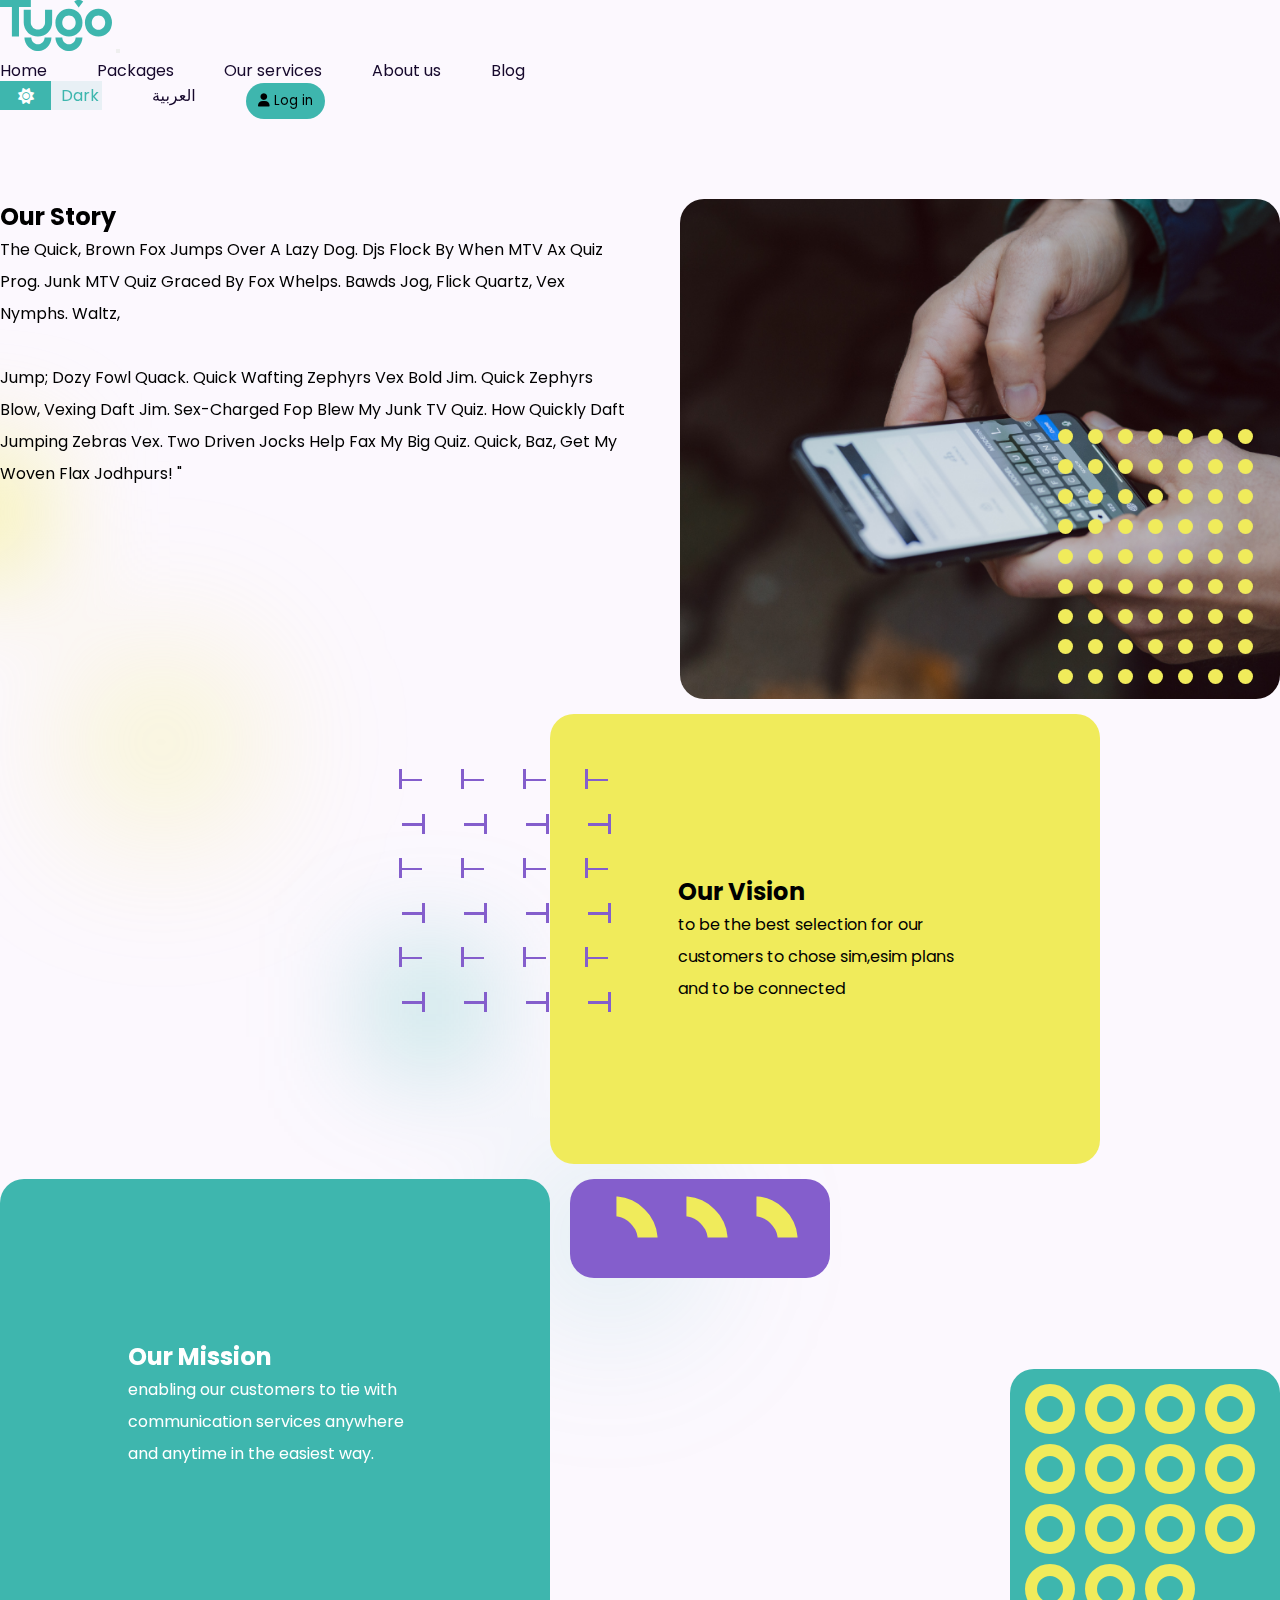
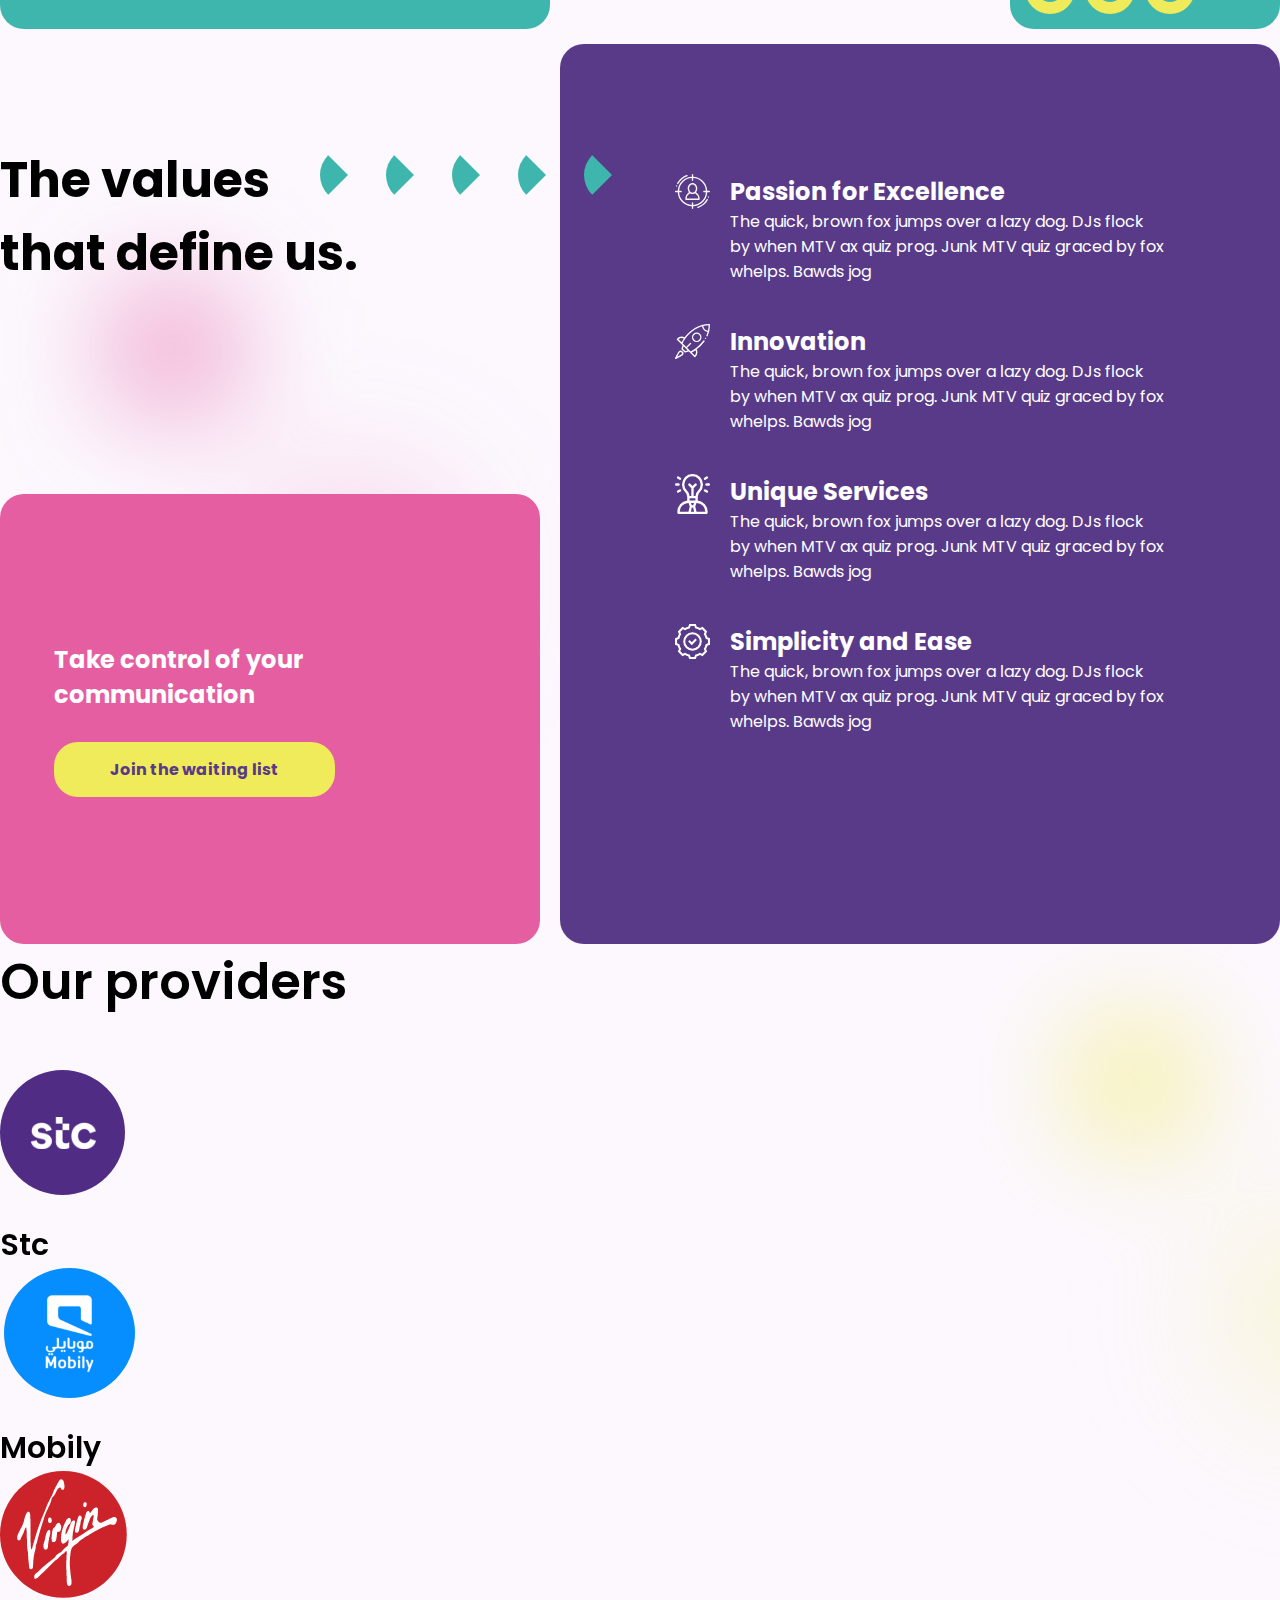
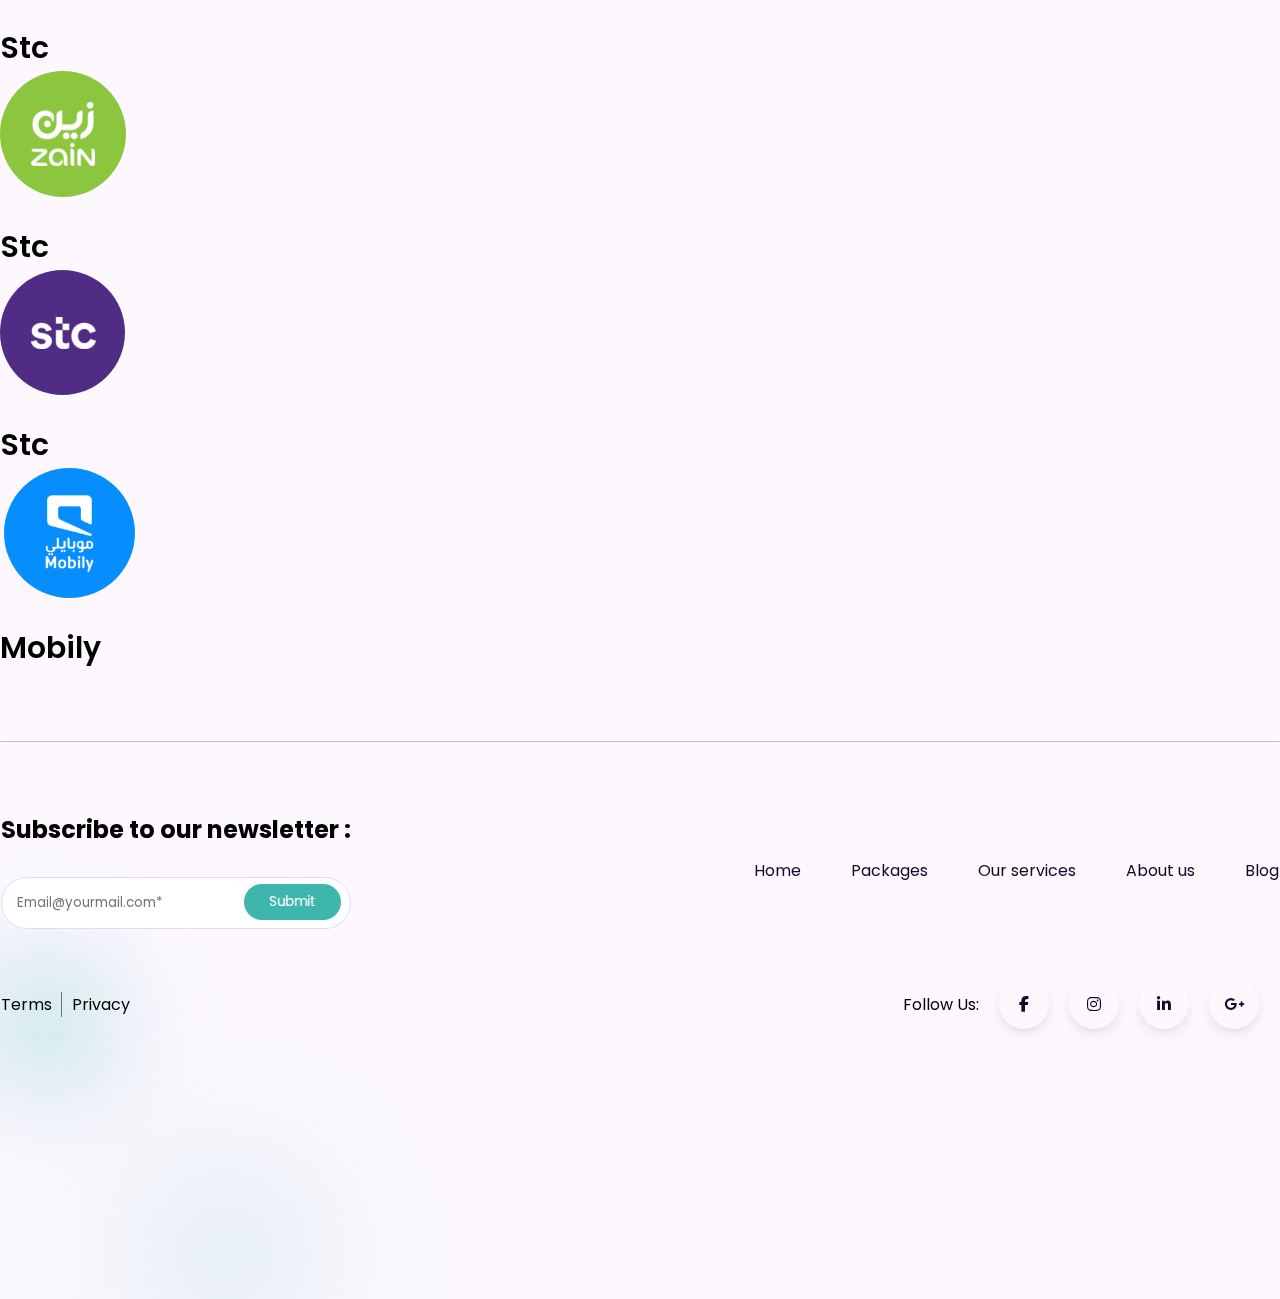
==== commit cf16e48a: "updatd" ====
--- a/about.html
+++ b/about.html
@@ -132,7 +132,7 @@
                             </div>
                         </div>
                         <div class="content">
-                            <img src=".images/about/svgexport-6 (67).svg" alt="">
+                            <img src="./images/about/svgexport-6 (67).svg" alt="">
                             <div class="text">
                                 <h2>Unique Services</h2>
                                 <p>The quick, brown fox jumps over a lazy dog. 
@@ -141,7 +141,7 @@
                             </div>
                         </div>
                         <div class="content">
-                            <img src=".images/about/svgexport-6 (84).svg" alt="">
+                            <img src="./images/about/svgexport-6 (84).svg" alt="">
                             <div class="text">
                                 <h2>Simplicity and Ease</h2>
                                 <p>The quick, brown fox jumps over a lazy dog. 
